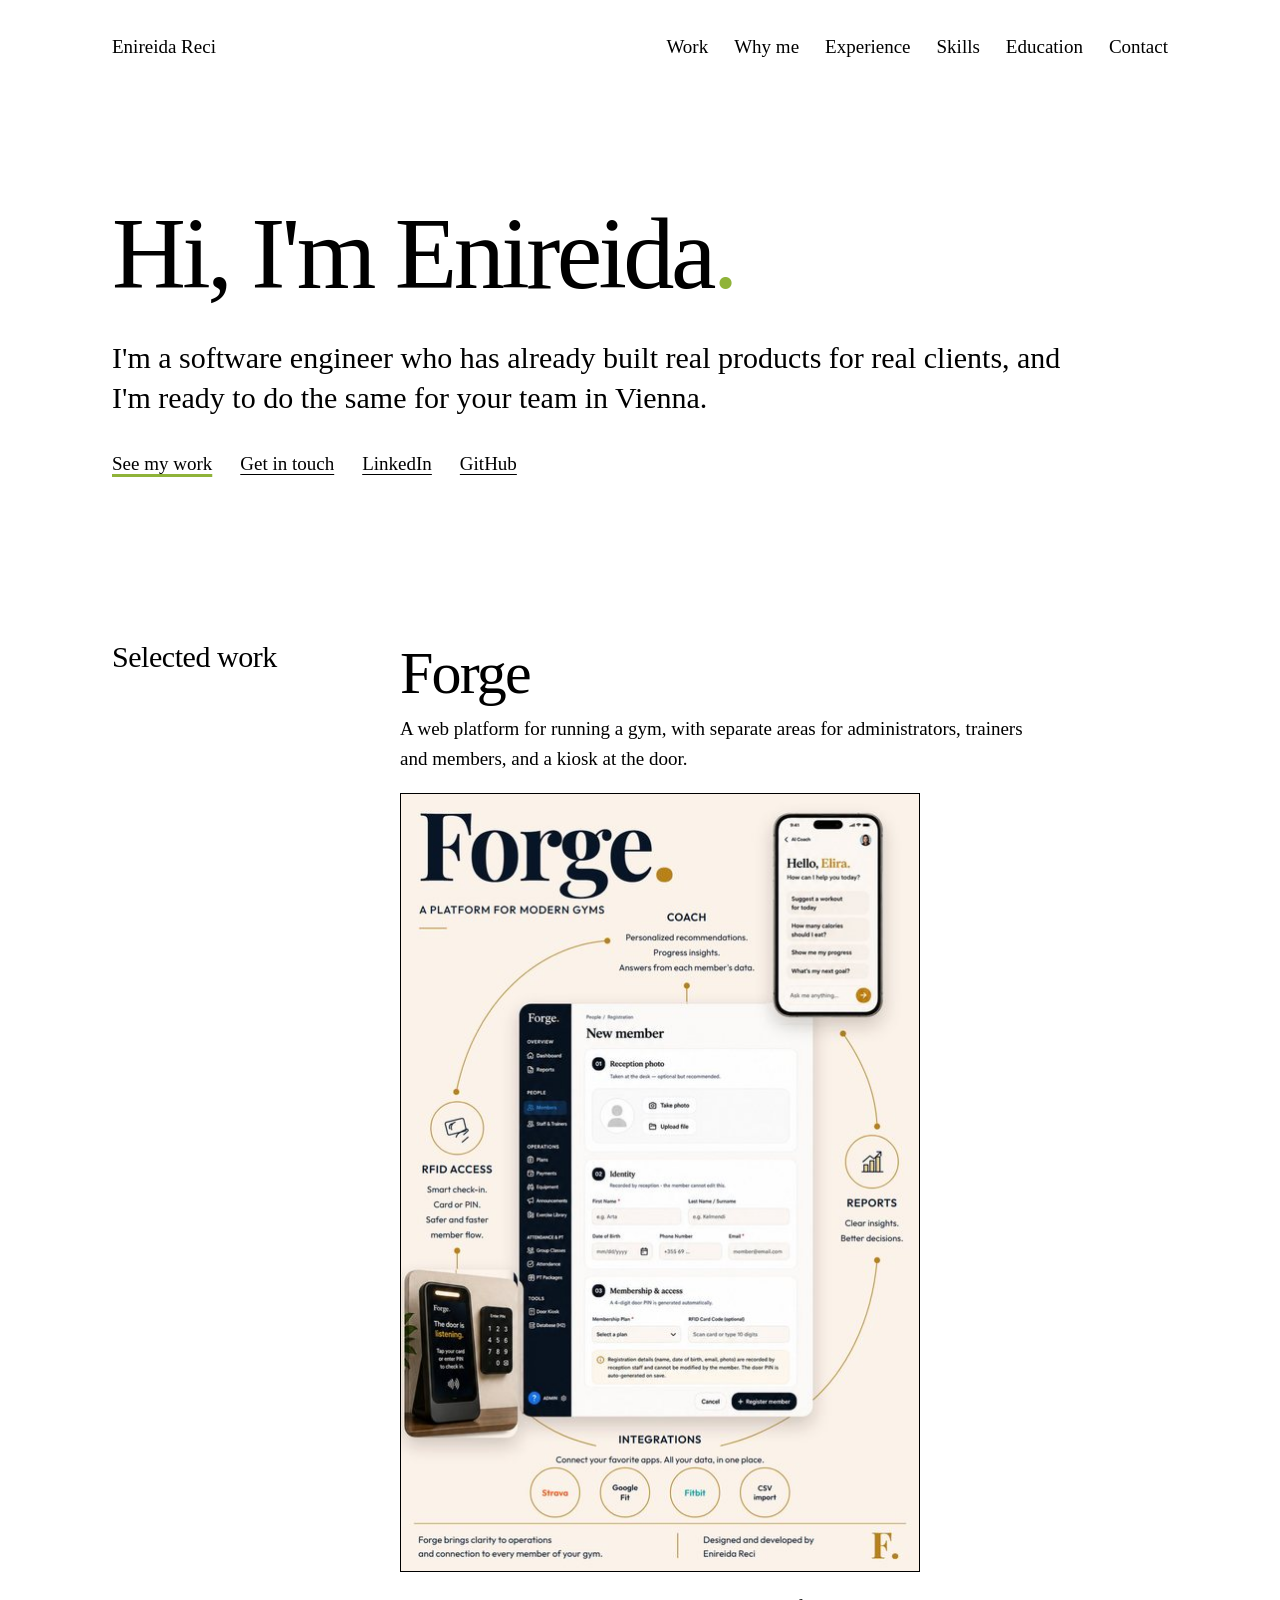
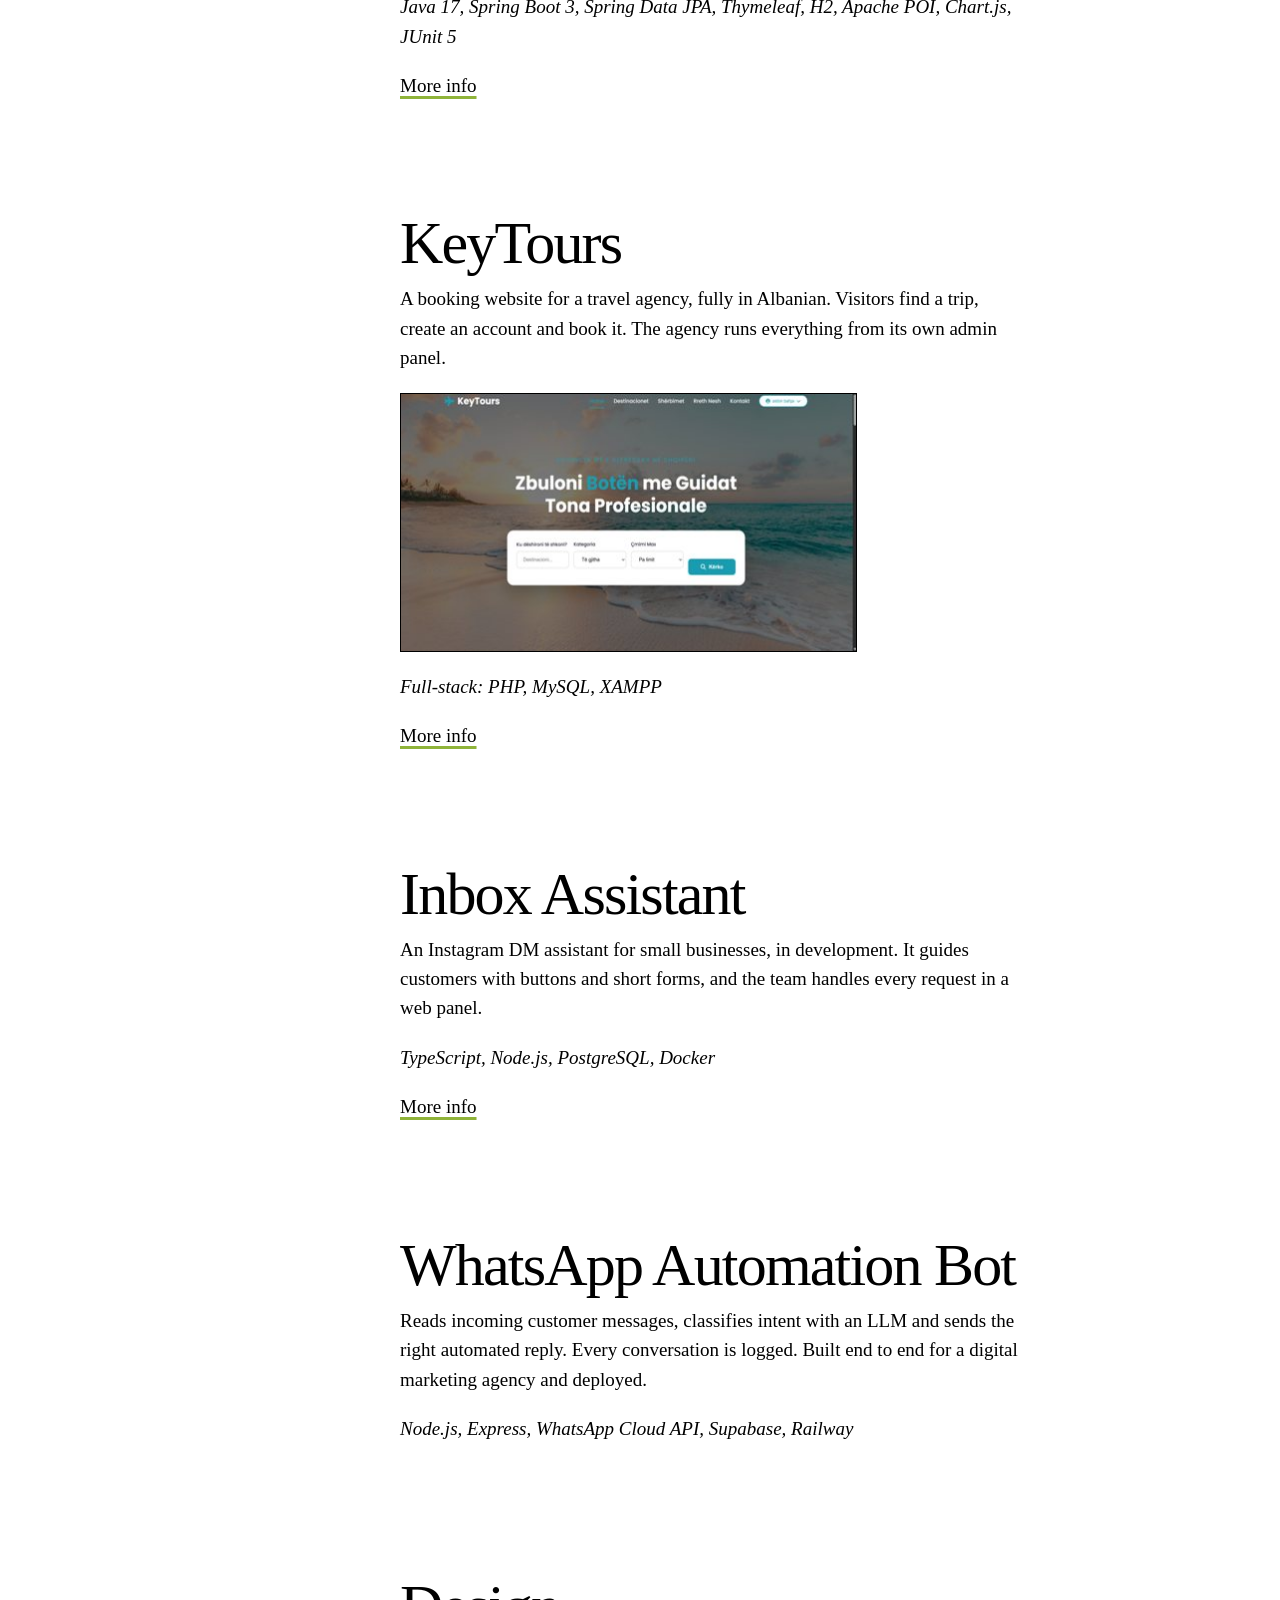
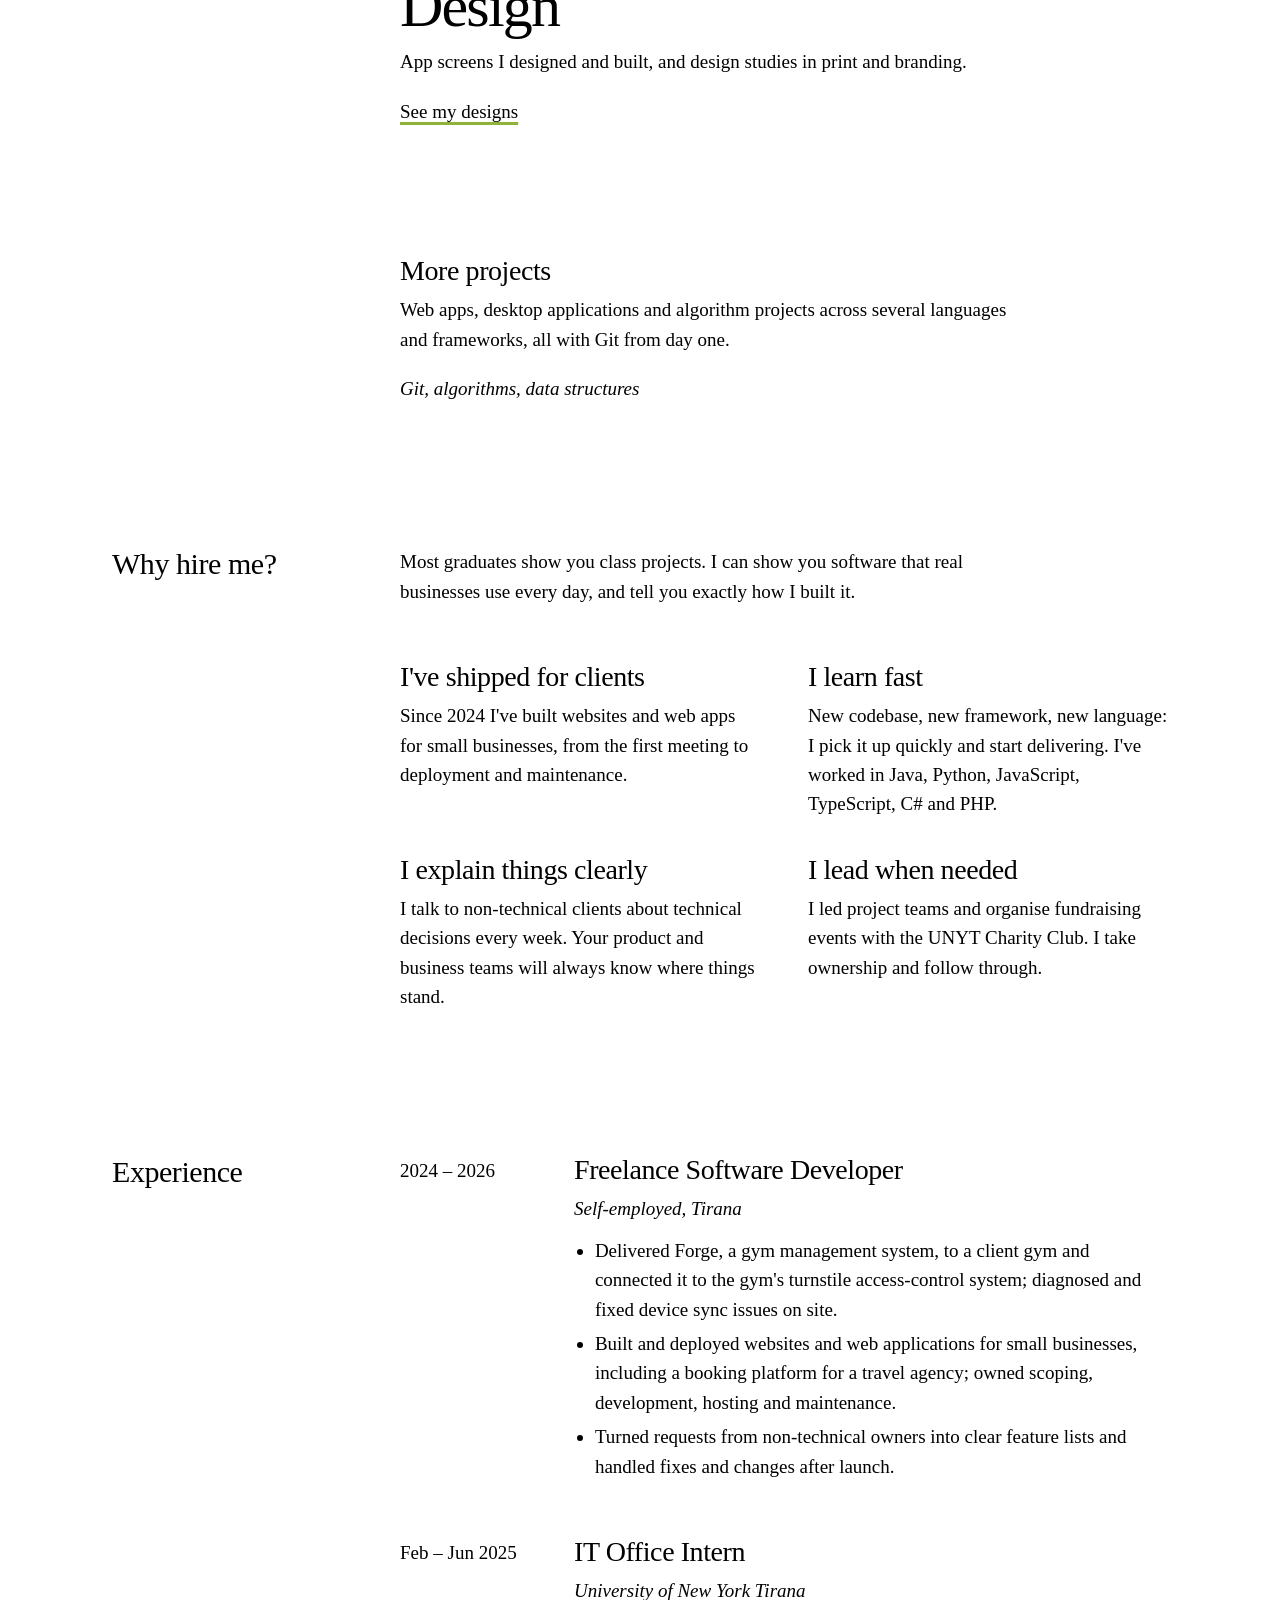
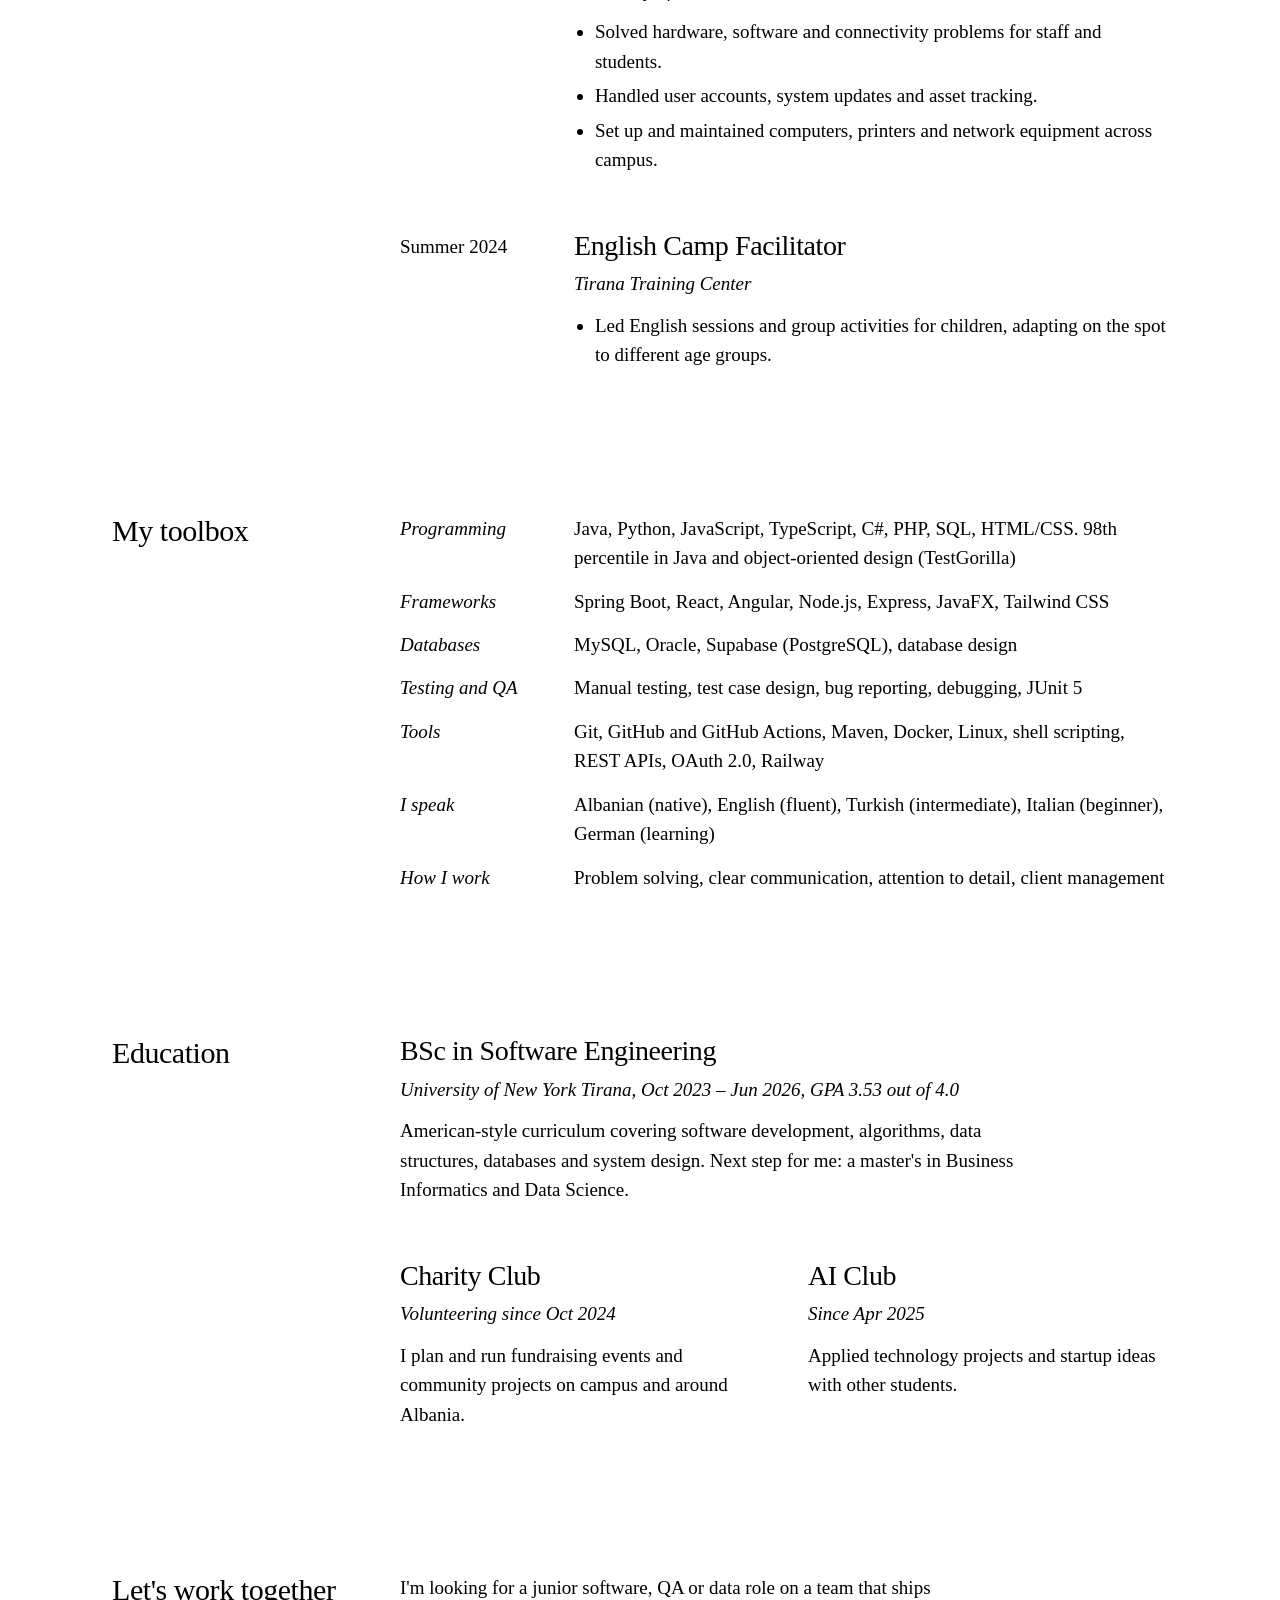
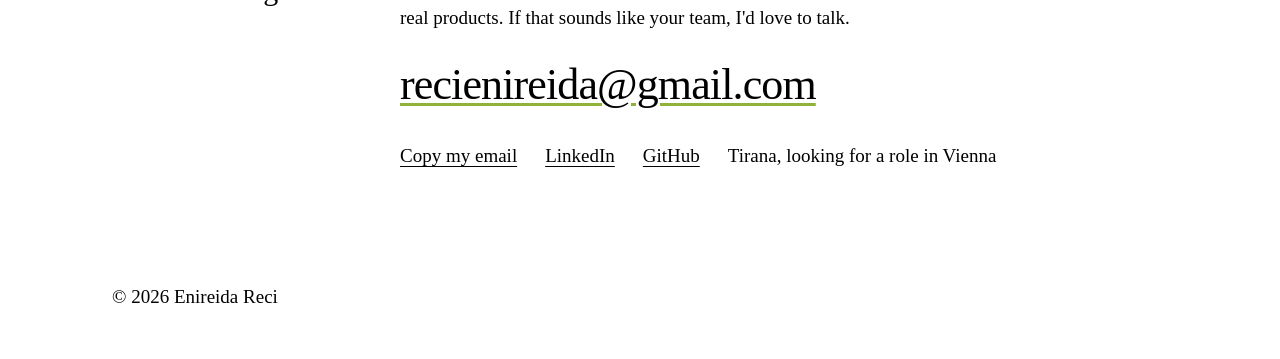
==== index.html @ 122e67c6 "Show the poster under Forge" ====
<!doctype html>
<html lang="en">
<head>
<meta charset="utf-8">
<meta name="viewport" content="width=device-width, initial-scale=1, viewport-fit=cover">
<meta name="description" content="Enireida Reci, software engineer based in Tirana, Albania.">
<meta name="theme-color" content="#ffffff">
<title>Enireida Reci Portfolio</title>
<link rel="icon" href="favicon.svg" type="image/svg+xml">
<meta property="og:type" content="website">
<meta property="og:url" content="https://enireida.github.io/">
<meta property="og:title" content="Enireida Reci, Software Engineer">
<meta property="og:description" content="Software engineer based in Tirana, Albania. Freelance developer since 2024, builder of Forge, a gym management platform.">
<meta property="og:image" content="https://enireida.github.io/img/forge-dashboard.jpg">
<meta name="twitter:card" content="summary_large_image">
<style>
:root{color-scheme:light;--pea:#8FB339}
*{box-sizing:border-box}
html{scroll-behavior:smooth}
body{margin:0;background:#fff;color:#000;font:19px/1.55 "Times New Roman",Times,serif}
a{color:inherit;text-underline-offset:4px;text-decoration-thickness:1px}
a:hover{text-decoration-thickness:2px}
a:focus-visible,button:focus-visible{outline:2px solid #000;outline-offset:4px}
::selection{background:var(--pea);color:#000}
/* the only colour on the page: name dot, main link, email */
.dot{color:var(--pea)}
.pea,.pea:hover{text-decoration-color:var(--pea);text-decoration-thickness:3px}
h1,h2,h3,p,ul,ol,dl,dd,figure{margin:0;padding:0}
ul,ol{list-style:none}
h1,h2,h3{font-weight:400;line-height:1.1;letter-spacing:-.015em;text-wrap:balance}
.page{max-width:1120px;margin:0 auto;padding-inline:32px}

/* nav */
nav{display:flex;flex-wrap:wrap;justify-content:space-between;gap:8px 40px;padding-block:32px}
nav ul{display:flex;flex-wrap:wrap;gap:4px 26px}
nav a{text-decoration:none}
nav a:hover{text-decoration:underline}

/* one grid for the whole page: section title on the left, content on the right */
.row{display:grid;grid-template-columns:240px minmax(0,1fr);gap:24px 48px;padding-block:72px}
h2{font-size:30px}
.col{display:grid;grid-template-columns:minmax(0,1fr);gap:56px}
.col p,.col li{max-width:66ch}

/* intro */
.intro{padding-block:110px 90px}
h1{font-size:clamp(50px,8vw,104px);line-height:1;letter-spacing:-.035em}
.intro p{font-size:clamp(23px,2.5vw,30px);line-height:1.35;max-width:32em;margin-top:32px}
.links{display:flex;flex-wrap:wrap;gap:6px 28px;margin-top:30px}

/* items */
h3{font-size:28px;margin-bottom:8px}
.note{font-style:italic;margin-bottom:12px}
.two{display:grid;grid-template-columns:1fr 1fr;gap:36px 48px}
.list{display:grid;gap:8px}
.bullets{list-style:disc;padding-left:1.1em;display:grid;gap:5px}

/* projects */
.projects{gap:110px}
.project h3{font-size:clamp(40px,5vw,60px);letter-spacing:-.03em}
.project > p{margin-bottom:20px}
.shots{display:flex;align-items:flex-start;gap:14px;margin-bottom:14px}
.shots img{display:block;min-width:0;height:auto;border:1px solid #000}
.shots + .list{margin-top:30px}
.diagram{margin-top:34px}
.diagram img{display:block;height:auto}
details{margin-top:18px}
summary{display:inline-block;cursor:pointer;list-style:none;text-decoration:underline;text-decoration-color:var(--pea);text-decoration-thickness:3px;text-underline-offset:4px}
summary::-webkit-details-marker{display:none}
summary:focus-visible{outline:2px solid #000;outline-offset:4px}
details[open] .open,details:not([open]) .close{display:none}
details .list{margin:24px 0 30px}
.diagram .note{margin:10px 0 0}
.tech{margin-top:20px;font-style:italic}

/* experience + skills */
.job{display:grid;grid-template-columns:150px minmax(0,1fr);gap:4px 24px}
.col > .job{max-width:none}
.job > span{line-height:31px}
dl{display:grid;grid-template-columns:150px minmax(0,1fr);gap:14px 24px}
dt{font-style:italic}

/* contact */
.mail{font-size:clamp(24px,4vw,44px);line-height:1.15;letter-spacing:-.02em;overflow-wrap:anywhere}
button{font:inherit;color:inherit;background:none;border:0;padding:0;text-decoration:underline;text-decoration-thickness:1px;text-underline-offset:4px;cursor:pointer}
button:hover{text-decoration-thickness:2px}
footer{padding-block:40px 48px}

@media (max-width:820px){
  .row{grid-template-columns:1fr;padding-block:48px}
  .projects{gap:80px}
}
@media (max-width:560px){
  body{font-size:18px}
  .page{padding-inline:20px}
  nav{padding-block:22px}
  nav ul{gap:4px 18px}
  .intro{padding-block:64px 48px}
  .two,.job,dl{grid-template-columns:1fr}
  dl{gap:0}
  dd + dt{margin-top:16px}
  .shots{gap:8px;margin-bottom:8px}
  .shots.wrap,details .shots{flex-direction:column}
  .shots.wrap img,details .shots img{flex:none!important;width:100%}
}
@media (prefers-reduced-motion:reduce){html{scroll-behavior:auto}}
</style>
</head>
<body>
<div class="page" id="top">

<nav aria-label="Main">
  <a href="#top">Enireida Reci</a>
  <ul>
    <li><a href="#work">Work</a></li>
    <li><a href="#why">Why me</a></li>
    <li><a href="#experience">Experience</a></li>
    <li><a href="#skills">Skills</a></li>
    <li><a href="#education">Education</a></li>
    <li><a href="#contact">Contact</a></li>
  </ul>
</nav>

<main>
<header class="intro">
  <h1>Hi, I'm Enireida<span class="dot">.</span></h1>
  <p>I'm a software engineer who has already built real products for real clients, and I'm ready to do the same for your team in Vienna.</p>
  <div class="links"><a class="pea" href="#work">See my work</a><a href="#contact">Get in touch</a><a href="https://www.linkedin.com/in/enireida-reci-b900b1340/" target="_blank" rel="noopener">LinkedIn</a><a href="https://github.com/Enireida" target="_blank" rel="noopener">GitHub</a></div>
</header>

<section class="row" id="work">
  <h2>Selected work</h2>
  <div class="col projects">
    <article class="project">
      <h3>Forge</h3>
      <p>A web platform for running a gym, with separate areas for administrators, trainers and members, and a kiosk at the door.</p>
        <div class="shots">
          <img style="flex:0 1 auto;max-width:100%" src="[data-uri]" width="520" height="780" alt="Forge poster: member registration, RFID access, coach, reports and integrations">
        </div>
      <p class="tech">Java 17, Spring Boot 3, Spring Data JPA, Thymeleaf, H2, Apache POI, Chart.js, JUnit 5</p>
      <details>
        <summary><span class="open">More info</span><span class="close">Less info</span></summary>
      <ul class="list">
        <li><b>Door kiosk.</b> Members check in with an RFID card on a USB reader or an auto-generated 4-digit PIN. Transactions and row locks guard against double taps.</li>
        <li><b>Front desk.</b> Register members with a webcam photo, then manage plans, payments, staff, equipment and announcements.</li>
        <li><b>Classes and training.</b> Class bookings with waitlists, trainer schedules, personal training packages and workout plans.</li>
        <li><b>Reports.</b> Charts for the owner and reports exported to Word.</li>
        <li><b>Member coach.</b> A rule-based chat assistant that answers from the member's own workouts, measurements and visits.</li>
        <li><b>Integrations.</b> OAuth connections for Strava, Fitbit and Google Fit, plus CSV import that also reads Garmin and Samsung Health files.</li>
        <li><b>Under the hood.</b> 26 JPA entities, REST endpoints, email one-time codes, BCrypt password hashing, and 30 unit tests run on every push with GitHub Actions.</li>
      </ul>
        <div class="shots">
          <img style="flex:201 1 0" src="[data-uri]" width="540" height="268" alt="Forge landing page">
          <img style="flex:87 1 0" src="[data-uri]" width="256" height="294" alt="Forge email with a one-time password reset code">
        </div>
        <div class="shots wrap">
          <img style="flex:218 1 0" src="[data-uri]" width="746" height="342" alt="Forge workout log with CSV import and Strava and Google Fit connections">
          <img style="flex:181 1 0" src="[data-uri]" width="697" height="386" alt="Forge coach chat with suggested questions">
        </div>
        <div class="shots">
          <img style="flex:85 1 0" src="[data-uri]" width="344" height="403" alt="Forge form for registering a new member with photo, plan and RFID card">
          <img style="flex:75 1 0" src="[data-uri]" width="364" height="483" alt="USB RFID reader used for check-in">
          <img style="flex:129 1 0" src="[data-uri]" width="305" height="237" alt="USB RFID reader with the green light on">
        </div>
        <div class="shots">
          <img style="flex:0 1 auto;max-width:100%" src="[data-uri]" width="848" height="392" alt="Forge database tables and a query on the membership plans">
        </div>
        <figure class="diagram">
          <img style="flex:none;max-width:100%" src="[data-uri]" width="848" height="712" alt="Sequence diagram: RFID card tap, kiosk browser, REST controller, attendance service and database">
          <figcaption class="note">RFID check-in, from card tap to saved attendance</figcaption>
        </figure>
      </details>
    </article>

    <article class="project">
      <h3>KeyTours</h3>
      <p>A booking website for a travel agency, fully in Albanian. Visitors find a trip, create an account and book it. The agency runs everything from its own admin panel.</p>
        <div class="shots">
          <img style="flex:0 1 auto;max-width:100%" src="[data-uri]" width="457" height="258" alt="KeyTours homepage hero with destination search">
        </div>
      <p class="tech">Full-stack: PHP, MySQL, XAMPP</p>
      <details>
        <summary><span class="open">More info</span><span class="close">Less info</span></summary>
      <ul class="list">
        <li><b>Homepage.</b> Hero with search by destination, category and price.</li>
        <li><b>Destinations.</b> Filter and sort trips, with discounts and price per person on every card.</li>
        <li><b>User flow.</b> Register, log in, book.</li>
        <li><b>Admin panel.</b> Dashboard and management of destinations and bookings.</li>
      </ul>
        <div class="shots">
          <img style="flex:0 1 457px" src="[data-uri]" width="457" height="294" alt="Destination cards with discounts and prices per person">
        </div>
        <div class="shots">
          <img style="flex:0 1 440px" src="[data-uri]" width="668" height="568" alt="Register and login forms in Albanian">
        </div>
      </details>
    </article>

    <article class="project">
      <h3>Inbox Assistant</h3>
      <p>An Instagram DM assistant for small businesses, in development. It guides customers with buttons and short forms, and the team handles every request in a web panel.</p>
      <p class="tech">TypeScript, Node.js, PostgreSQL, Docker</p>
      <details>
        <summary><span class="open">More info</span><span class="close">Less info</span></summary>
        <ul class="list">
          <li><b>Conversation engine.</b> Five customer flows, served in Albanian, English or Italian, detected from the customer's messages.</li>
          <li><b>Team panel.</b> Lists, search, notes and assignment, installable as a phone app with notifications.</li>
          <li><b>Multi-tenant.</b> Built to hold several businesses, each fully separated with row-level security.</li>
          <li><b>Privacy and security.</b> Encrypted phone numbers and addresses, two-factor sign-in and an audit log.</li>
          <li><b>Status.</b> Foundation complete and tested. The Instagram connection is the next phase.</li>
        </ul>
      </details>
    </article>

    <article class="project">
      <h3>WhatsApp Automation Bot</h3>
      <p>Reads incoming customer messages, classifies intent with an LLM and sends the right automated reply. Every conversation is logged. Built end to end for a digital marketing agency and deployed.</p>
      <p class="tech">Node.js, Express, WhatsApp Cloud API, Supabase, Railway</p>
    </article>

    <article class="project">
      <h3>Design</h3>
      <p>App screens I designed and built, and design studies in print and branding.</p>
      <p><a class="pea" href="design.html">See my designs</a></p>
    </article>

    <article>
      <h3>More projects</h3>
      <p>Web apps, desktop applications and algorithm projects across several languages and frameworks, all with Git from day one.</p>
      <p class="tech">Git, algorithms, data structures</p>
    </article>
  </div>
</section>

<section class="row" id="why">
  <h2>Why hire me?</h2>
  <div class="col">
    <p>Most graduates show you class projects. I can show you software that real businesses use every day, and tell you exactly how I built it.</p>
    <div class="two">
      <div><h3>I've shipped for clients</h3><p>Since 2024 I've built websites and web apps for small businesses, from the first meeting to deployment and maintenance.</p></div>
      <div><h3>I learn fast</h3><p>New codebase, new framework, new language: I pick it up quickly and start delivering. I've worked in Java, Python, JavaScript, TypeScript, C# and PHP.</p></div>
      <div><h3>I explain things clearly</h3><p>I talk to non-technical clients about technical decisions every week. Your product and business teams will always know where things stand.</p></div>
      <div><h3>I lead when needed</h3><p>I led project teams and organise fundraising events with the UNYT Charity Club. I take ownership and follow through.</p></div>
    </div>
  </div>
</section>

<section class="row" id="experience">
  <h2>Experience</h2>
  <ol class="col">
    <li class="job"><span>2024 – 2026</span><div><h3>Freelance Software Developer</h3><p class="note">Self-employed, Tirana</p>
      <ul class="bullets"><li>Delivered Forge, a gym management system, to a client gym and connected it to the gym's turnstile access-control system; diagnosed and fixed device sync issues on site.</li><li>Built and deployed websites and web applications for small businesses, including a booking platform for a travel agency; owned scoping, development, hosting and maintenance.</li><li>Turned requests from non-technical owners into clear feature lists and handled fixes and changes after launch.</li></ul></div></li>
    <li class="job"><span>Feb – Jun 2025</span><div><h3>IT Office Intern</h3><p class="note">University of New York Tirana</p>
      <ul class="bullets"><li>Solved hardware, software and connectivity problems for staff and students.</li><li>Handled user accounts, system updates and asset tracking.</li><li>Set up and maintained computers, printers and network equipment across campus.</li></ul></div></li>
    <li class="job"><span>Summer 2024</span><div><h3>English Camp Facilitator</h3><p class="note">Tirana Training Center</p>
      <ul class="bullets"><li>Led English sessions and group activities for children, adapting on the spot to different age groups.</li></ul></div></li>
  </ol>
</section>

<section class="row" id="skills">
  <h2>My toolbox</h2>
  <div class="col">
    <dl>
      <dt>Programming</dt><dd>Java, Python, JavaScript, TypeScript, C#, PHP, SQL, HTML/CSS. 98th percentile in Java and object-oriented design (TestGorilla)</dd>
      <dt>Frameworks</dt><dd>Spring Boot, React, Angular, Node.js, Express, JavaFX, Tailwind CSS</dd>
      <dt>Databases</dt><dd>MySQL, Oracle, Supabase (PostgreSQL), database design</dd>
      <dt>Testing and QA</dt><dd>Manual testing, test case design, bug reporting, debugging, JUnit 5</dd>
      <dt>Tools</dt><dd>Git, GitHub and GitHub Actions, Maven, Docker, Linux, shell scripting, REST APIs, OAuth 2.0, Railway</dd>
      <dt>I speak</dt><dd>Albanian (native), English (fluent), Turkish (intermediate), Italian (beginner), German (learning)</dd>
      <dt>How I work</dt><dd>Problem solving, clear communication, attention to detail, client management</dd>
    </dl>
  </div>
</section>

<section class="row" id="education">
  <h2>Education</h2>
  <div class="col">
    <div><h3>BSc in Software Engineering</h3><p class="note">University of New York Tirana, Oct 2023 – Jun 2026, GPA 3.53 out of 4.0</p><p>American-style curriculum covering software development, algorithms, data structures, databases and system design. Next step for me: a master's in Business Informatics and Data Science.</p></div>
    <div class="two">
      <div><h3>Charity Club</h3><p class="note">Volunteering since Oct 2024</p><p>I plan and run fundraising events and community projects on campus and around Albania.</p></div>
      <div><h3>AI Club</h3><p class="note">Since Apr 2025</p><p>Applied technology projects and startup ideas with other students.</p></div>
    </div>
  </div>
</section>

<section class="row" id="contact">
  <h2>Let's work together</h2>
  <div>
    <p style="max-width:56ch;margin-bottom:28px">I'm looking for a junior software, QA or data role on a team that ships real products. If that sounds like your team, I'd love to talk.</p>
    <p class="mail" id="addr"><a class="pea" href="mailto:recienireida@gmail.com">recienireida@gmail.com</a></p>
    <div class="links"><button type="button" id="copyBtn">Copy my email</button><a href="https://www.linkedin.com/in/enireida-reci-b900b1340/" target="_blank" rel="noopener">LinkedIn</a><a href="https://github.com/Enireida" target="_blank" rel="noopener">GitHub</a><span>Tirana, looking for a role in Vienna</span><span id="copied" aria-live="polite"></span></div>
  </div>
</section>
</main>

<footer>© 2026 Enireida Reci</footer>
</div>

<script>
(function(){
  var btn=document.getElementById('copyBtn'),msg=document.getElementById('copied'),addr=document.getElementById('addr');
  btn.addEventListener('click',function(){
    var t=addr.textContent.trim();
    function fb(){var r=document.createRange();r.selectNodeContents(addr);var s=getSelection();s.removeAllRanges();s.addRange(r);msg.textContent='Selected. Press Ctrl/Cmd + C.';}
    try{navigator.clipboard.writeText(t).then(function(){msg.textContent='Copied!';},fb);}catch(e){fb();}
  });
})();
</script>
</body>
</html>
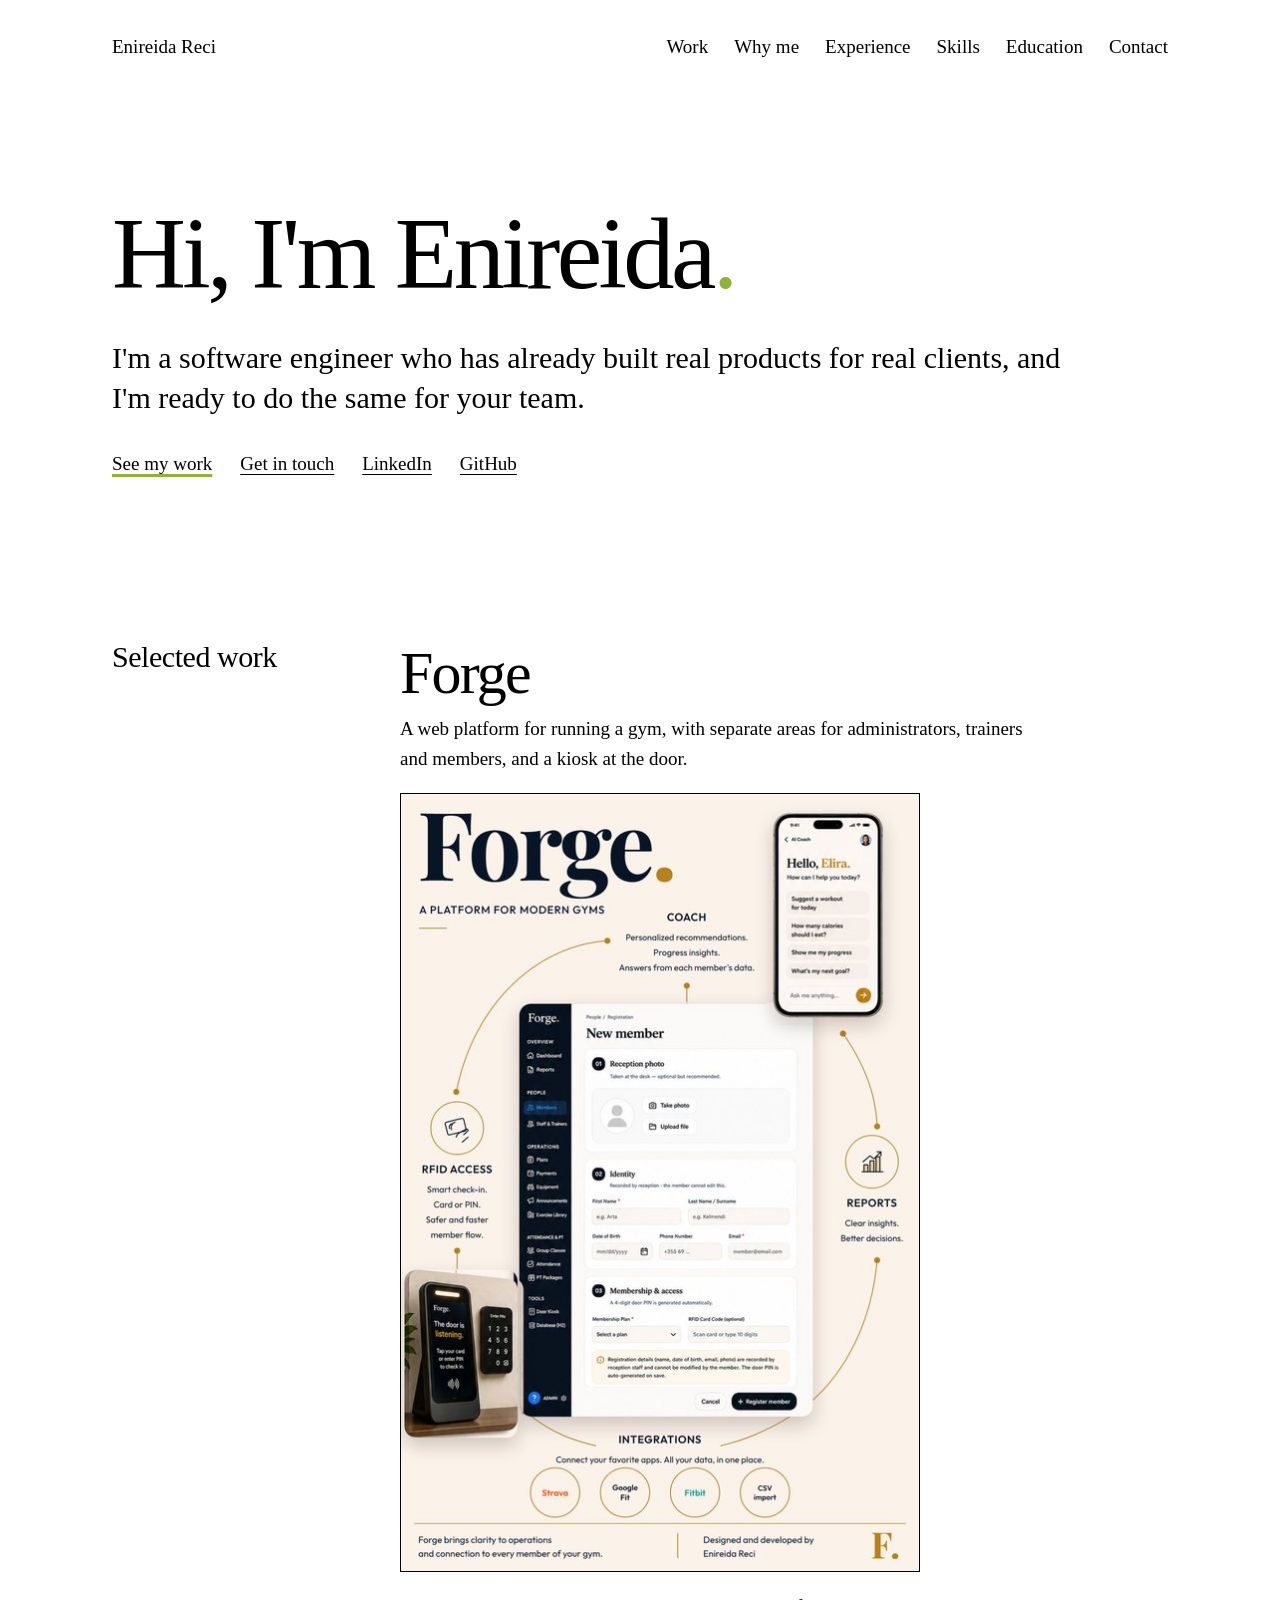
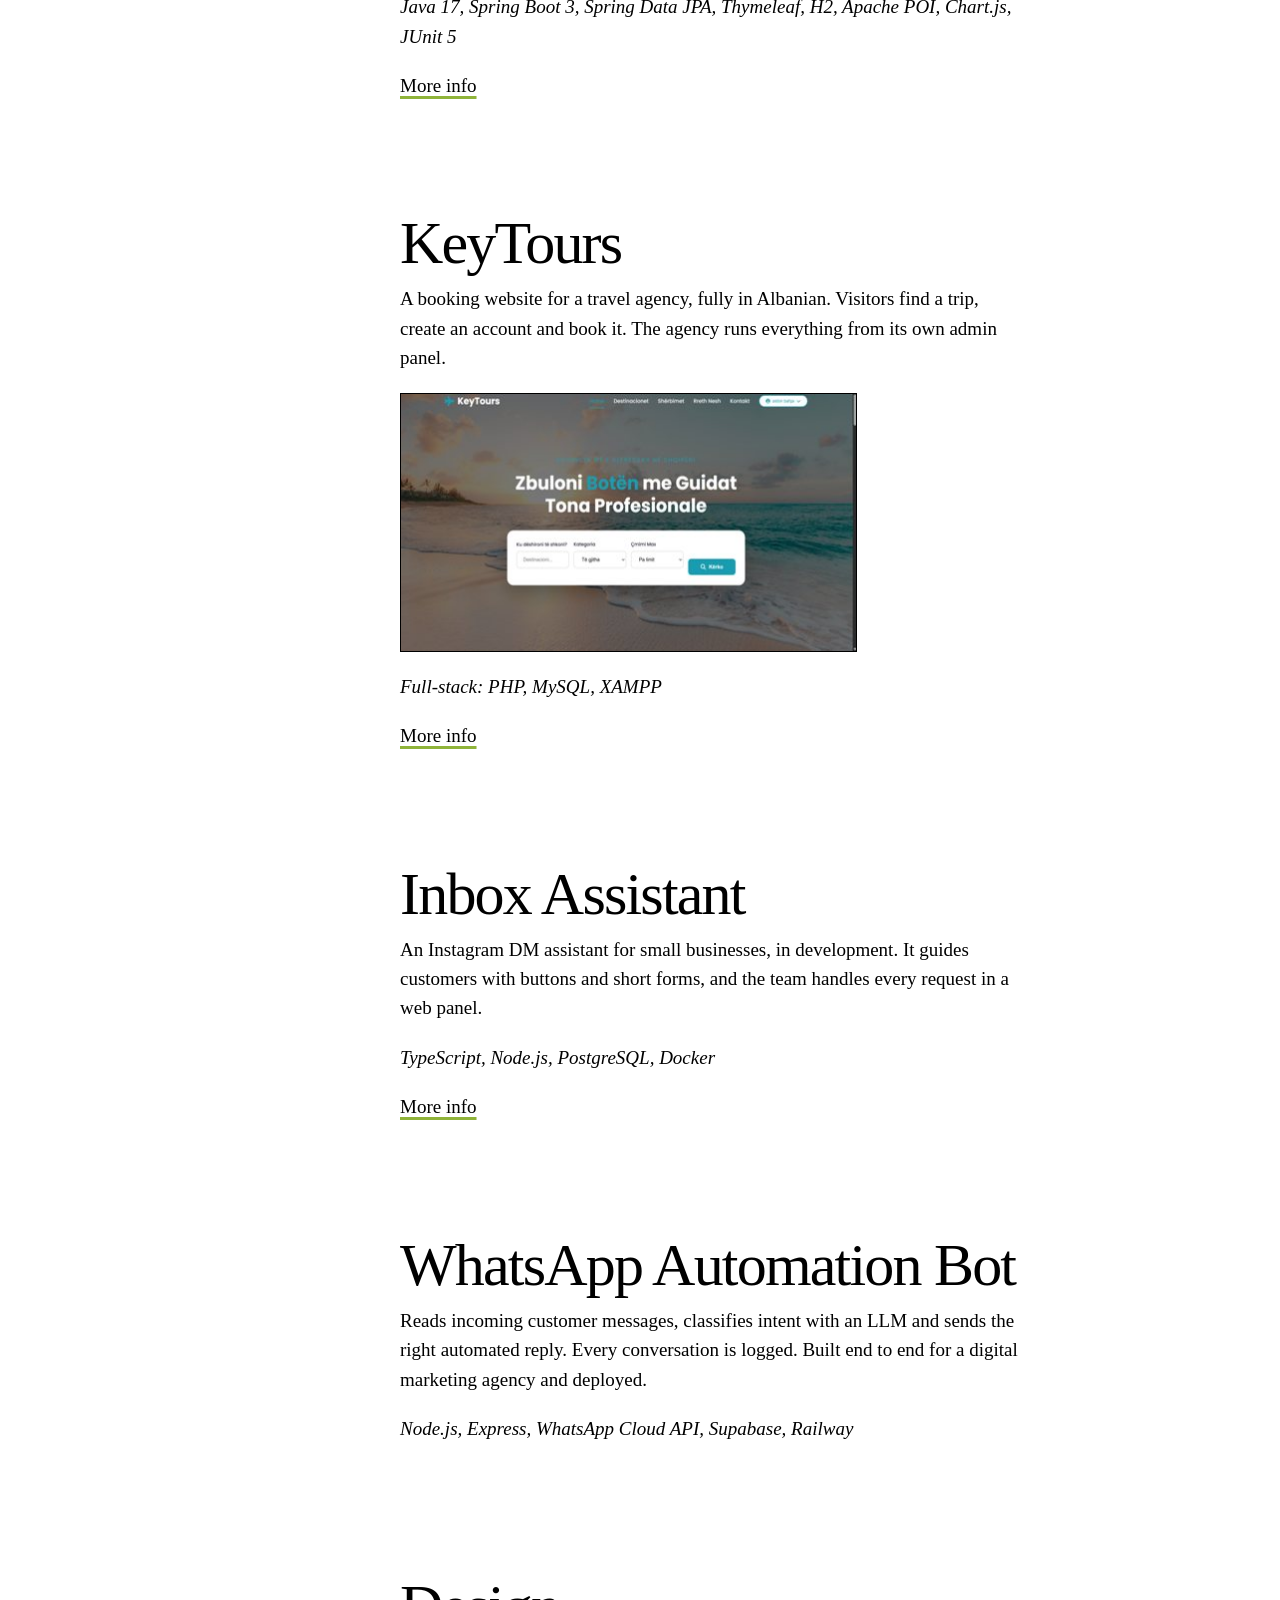
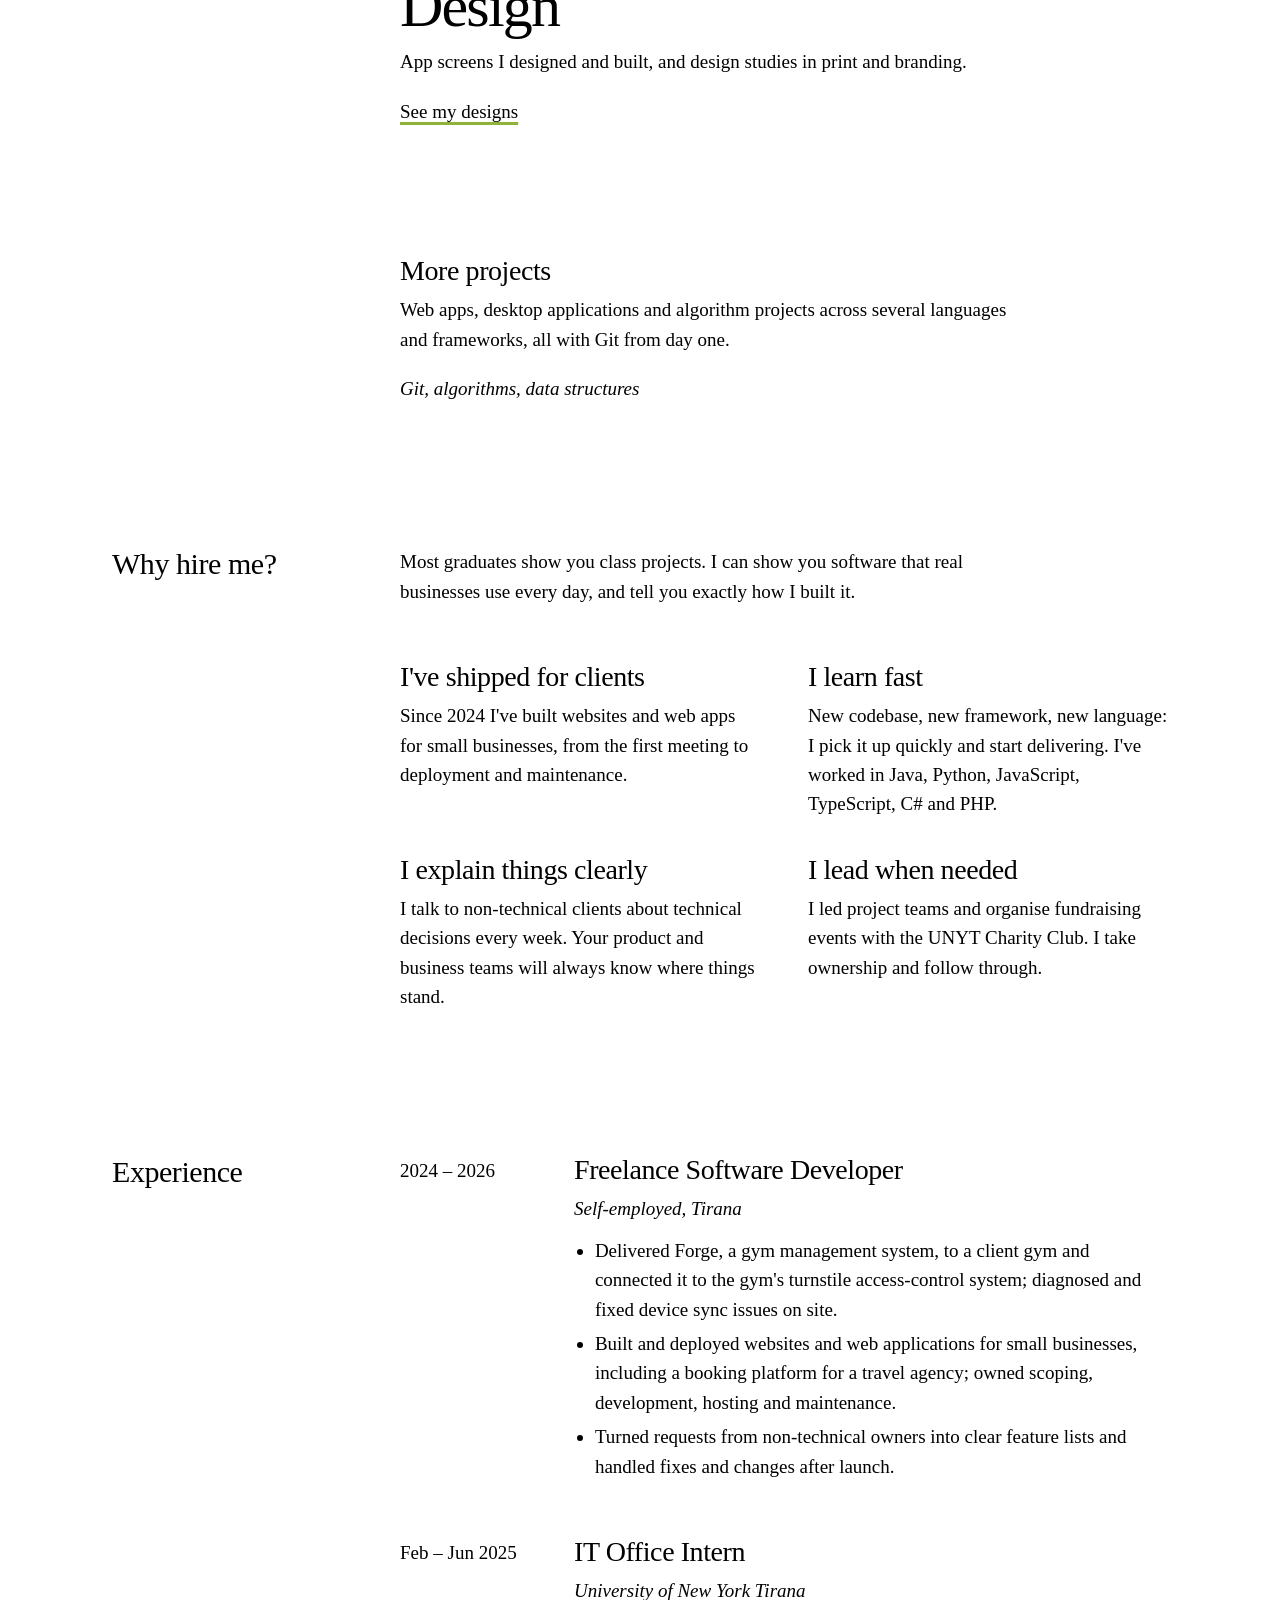
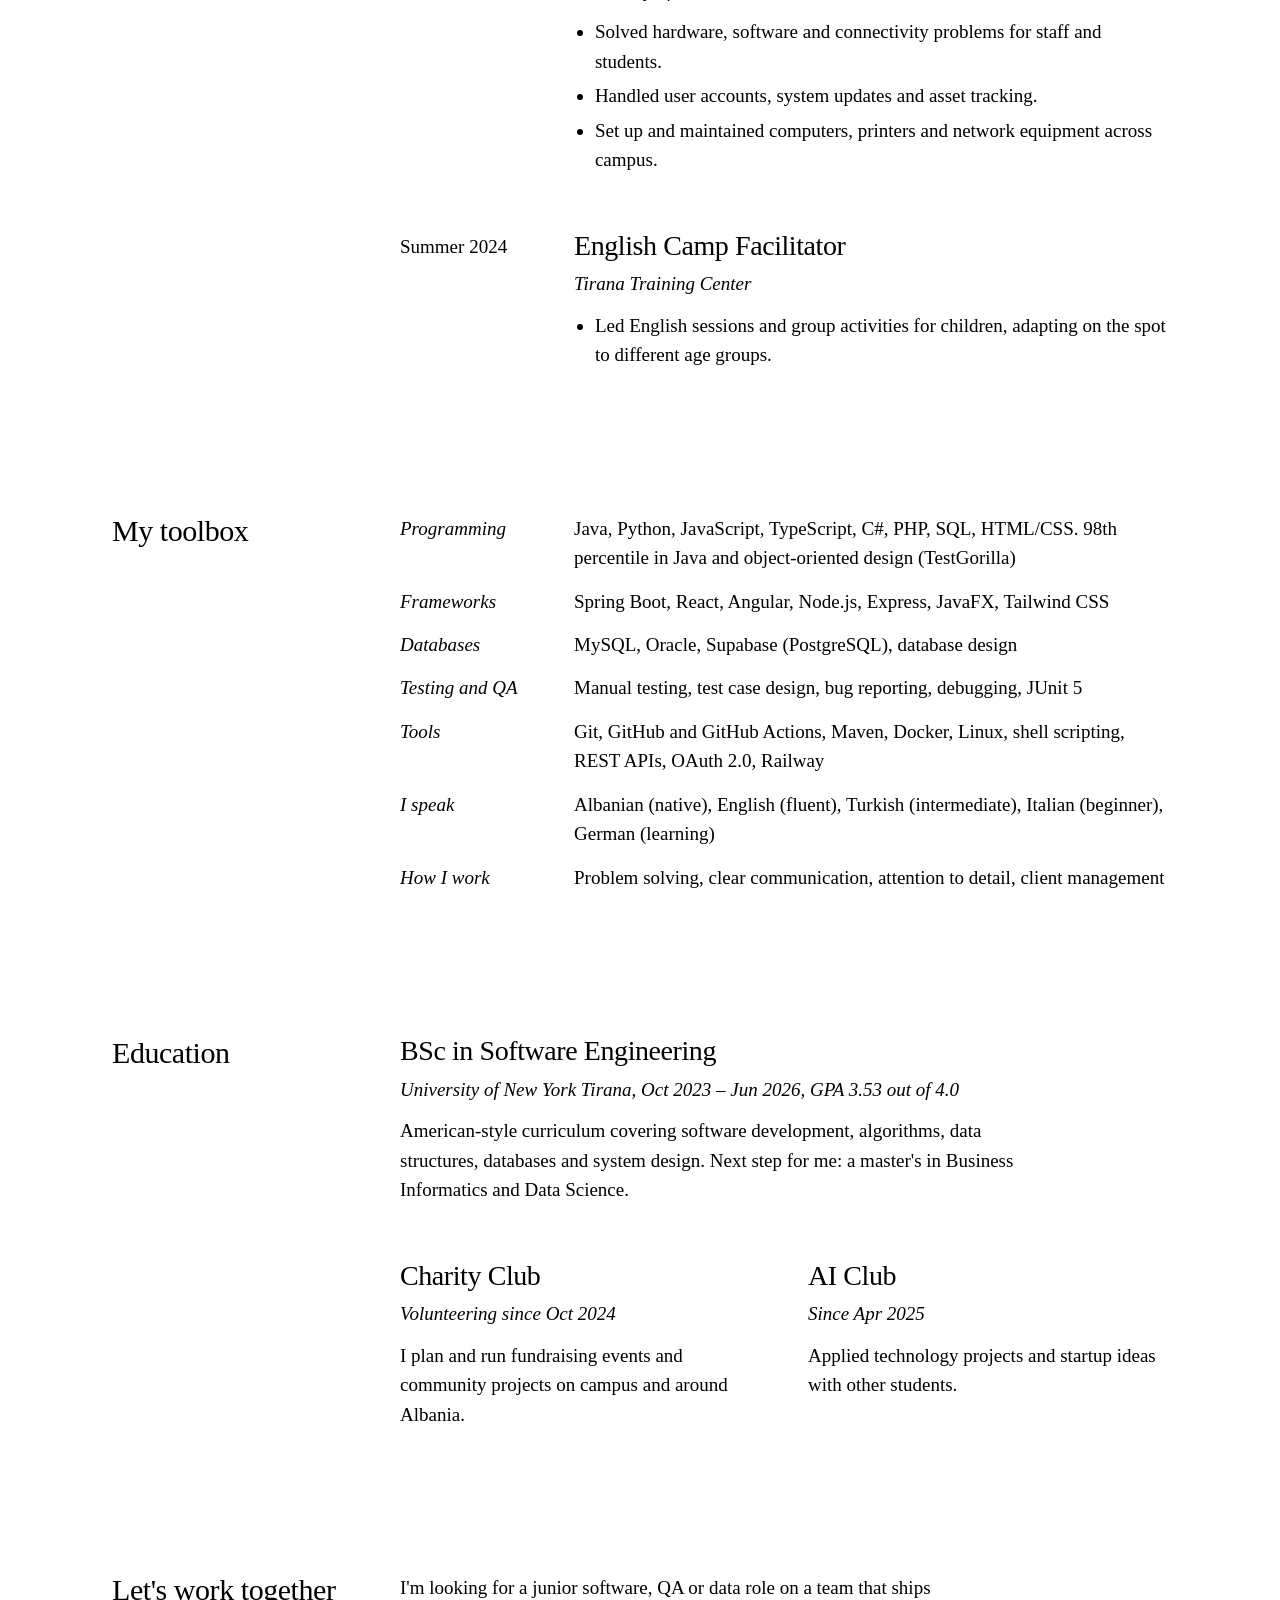
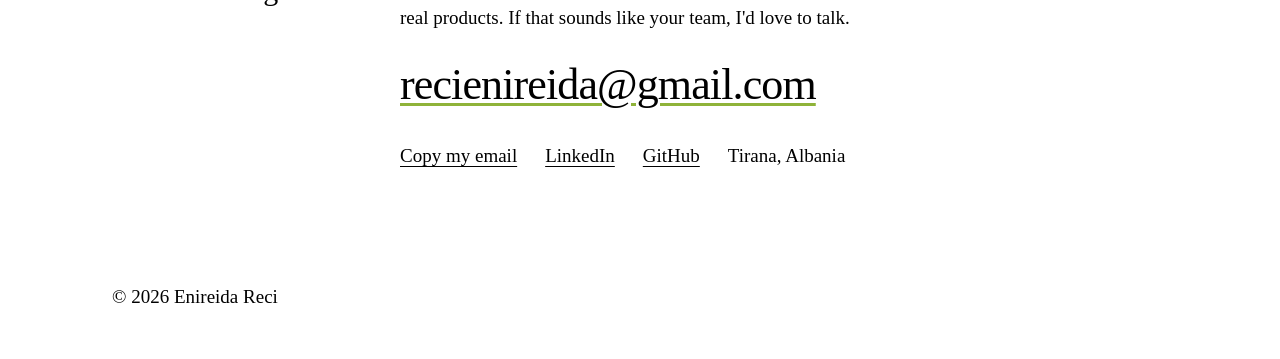
==== commit 771cab2e: "Update location text" ====
--- a/index.html
+++ b/index.html
@@ -124,7 +124,7 @@
 <main>
 <header class="intro">
   <h1>Hi, I'm Enireida<span class="dot">.</span></h1>
-  <p>I'm a software engineer who has already built real products for real clients, and I'm ready to do the same for your team in Vienna.</p>
+  <p>I'm a software engineer who has already built real products for real clients, and I'm ready to do the same for your team.</p>
   <div class="links"><a class="pea" href="#work">See my work</a><a href="#contact">Get in touch</a><a href="https://www.linkedin.com/in/enireida-reci-b900b1340/" target="_blank" rel="noopener">LinkedIn</a><a href="https://github.com/Enireida" target="_blank" rel="noopener">GitHub</a></div>
 </header>
 
@@ -288,7 +288,7 @@
   <div>
     <p style="max-width:56ch;margin-bottom:28px">I'm looking for a junior software, QA or data role on a team that ships real products. If that sounds like your team, I'd love to talk.</p>
     <p class="mail" id="addr"><a class="pea" href="mailto:recienireida@gmail.com">recienireida@gmail.com</a></p>
-    <div class="links"><button type="button" id="copyBtn">Copy my email</button><a href="https://www.linkedin.com/in/enireida-reci-b900b1340/" target="_blank" rel="noopener">LinkedIn</a><a href="https://github.com/Enireida" target="_blank" rel="noopener">GitHub</a><span>Tirana, looking for a role in Vienna</span><span id="copied" aria-live="polite"></span></div>
+    <div class="links"><button type="button" id="copyBtn">Copy my email</button><a href="https://www.linkedin.com/in/enireida-reci-b900b1340/" target="_blank" rel="noopener">LinkedIn</a><a href="https://github.com/Enireida" target="_blank" rel="noopener">GitHub</a><span>Tirana, Albania</span><span id="copied" aria-live="polite"></span></div>
   </div>
 </section>
 </main>
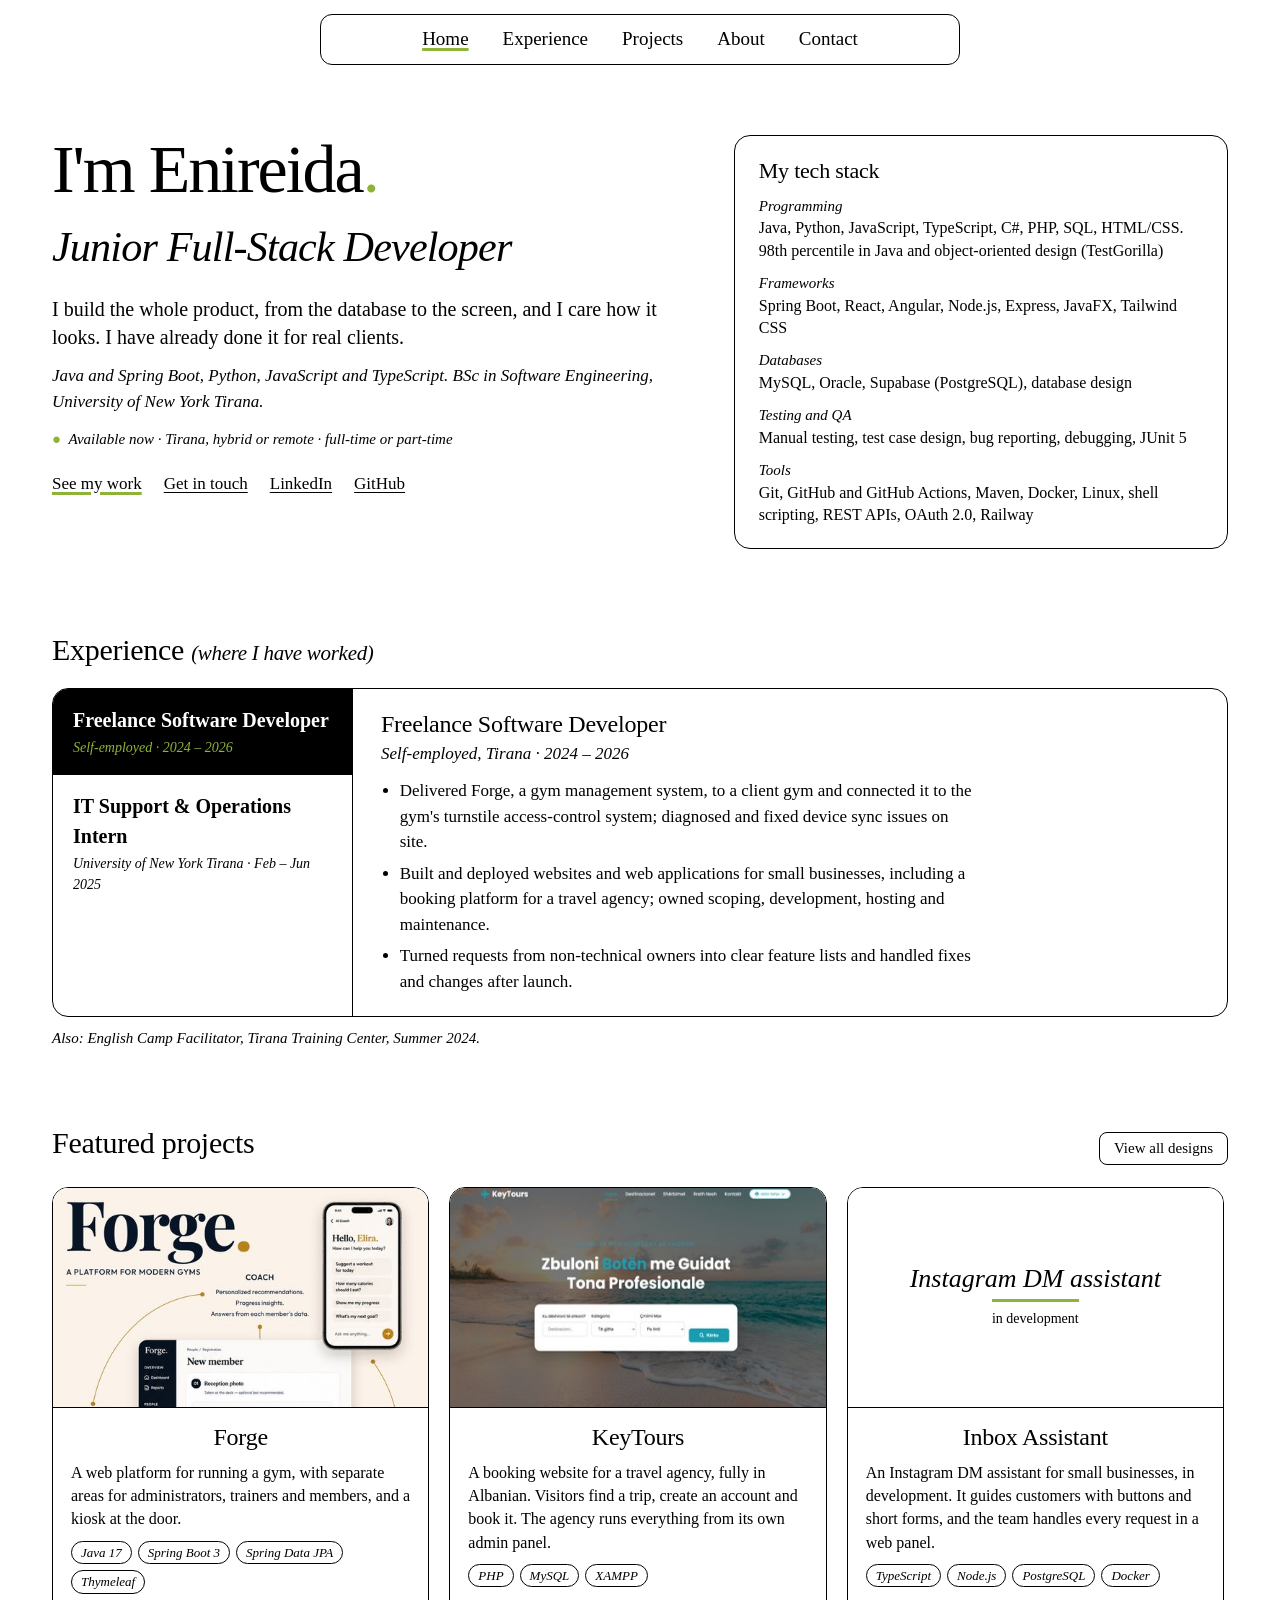
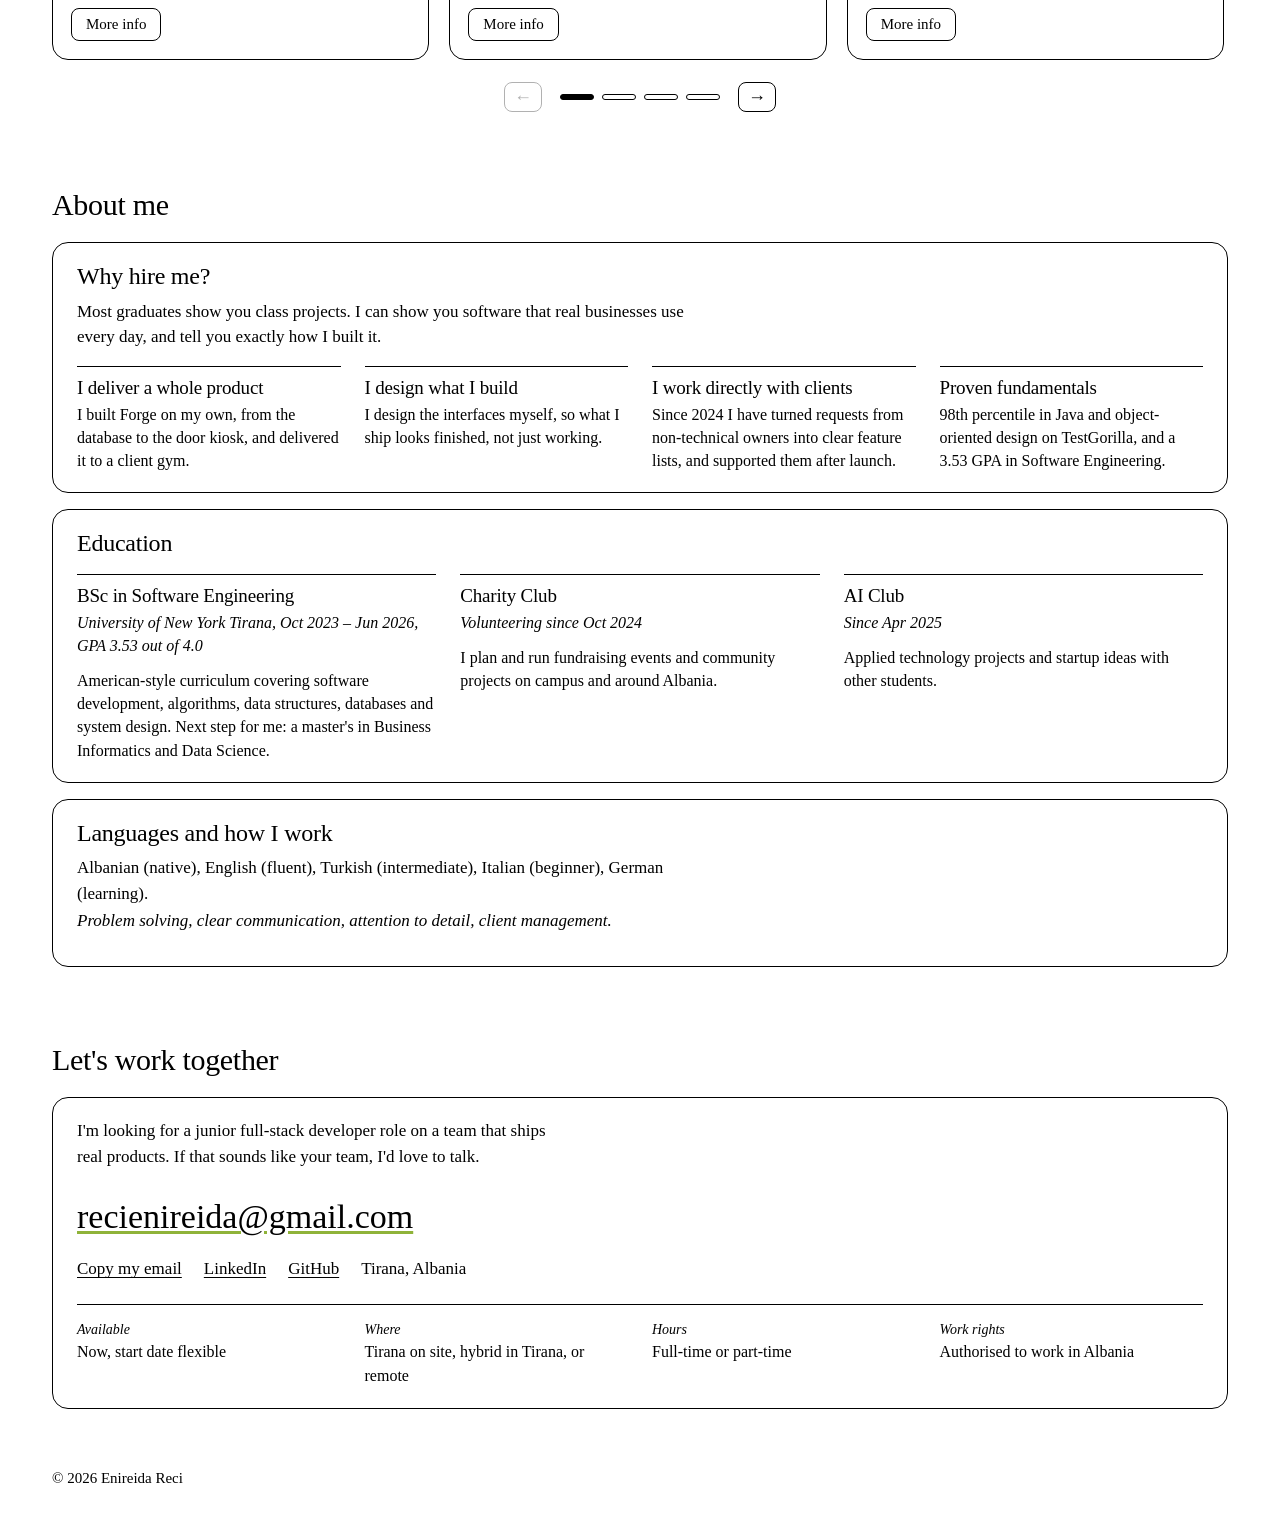
==== commit 3882e167: "Redesign the home page as a junior full-stack portfolio and tighten the design page" ====
--- a/index.html
+++ b/index.html
@@ -3,144 +3,327 @@
 <head>
 <meta charset="utf-8">
 <meta name="viewport" content="width=device-width, initial-scale=1, viewport-fit=cover">
-<meta name="description" content="Enireida Reci, software engineer based in Tirana, Albania.">
+<meta name="description" content="Enireida Reci, junior full-stack developer based in Tirana, Albania.">
 <meta name="theme-color" content="#ffffff">
 <title>Enireida Reci Portfolio</title>
 <link rel="icon" href="favicon.svg" type="image/svg+xml">
 <meta property="og:type" content="website">
 <meta property="og:url" content="https://enireida.github.io/">
-<meta property="og:title" content="Enireida Reci, Software Engineer">
-<meta property="og:description" content="Software engineer based in Tirana, Albania. Freelance developer since 2024, builder of Forge, a gym management platform.">
+<meta property="og:title" content="Enireida Reci, Junior Full-Stack Developer">
+<meta property="og:description" content="Junior full-stack developer based in Tirana, Albania. Freelance developer since 2024, builder of Forge, a gym management platform.">
 <meta property="og:image" content="https://enireida.github.io/img/forge-dashboard.jpg">
 <meta name="twitter:card" content="summary_large_image">
 <style>
-:root{color-scheme:light;--pea:#8FB339}
+:root{color-scheme:light;--pea:#8FB339;--r:16px}
 *{box-sizing:border-box}
-html{scroll-behavior:smooth}
-body{margin:0;background:#fff;color:#000;font:19px/1.55 "Times New Roman",Times,serif}
-a{color:inherit;text-underline-offset:4px;text-decoration-thickness:1px}
+html{scroll-behavior:smooth;scroll-padding-top:90px}
+body{margin:0;background:#fff;color:#000;font:17px/1.5 "Times New Roman",Times,serif}
+a{color:inherit;text-underline-offset:3px;text-decoration-thickness:1px}
 a:hover{text-decoration-thickness:2px}
-a:focus-visible,button:focus-visible{outline:2px solid #000;outline-offset:4px}
+:focus-visible{outline:2px solid #000;outline-offset:3px}
 ::selection{background:var(--pea);color:#000}
-/* the only colour on the page: name dot, main link, email */
 .dot{color:var(--pea)}
 .pea,.pea:hover{text-decoration-color:var(--pea);text-decoration-thickness:3px}
-h1,h2,h3,p,ul,ol,dl,dd,figure{margin:0;padding:0}
+h1,h2,h3,h4,p,ul,ol,dl,dd,figure{margin:0;padding:0}
 ul,ol{list-style:none}
-h1,h2,h3{font-weight:400;line-height:1.1;letter-spacing:-.015em;text-wrap:balance}
-.page{max-width:1120px;margin:0 auto;padding-inline:32px}
-
-/* nav */
-nav{display:flex;flex-wrap:wrap;justify-content:space-between;gap:8px 40px;padding-block:32px}
-nav ul{display:flex;flex-wrap:wrap;gap:4px 26px}
-nav a{text-decoration:none}
-nav a:hover{text-decoration:underline}
-
-/* one grid for the whole page: section title on the left, content on the right */
-.row{display:grid;grid-template-columns:240px minmax(0,1fr);gap:24px 48px;padding-block:72px}
-h2{font-size:30px}
-.col{display:grid;grid-template-columns:minmax(0,1fr);gap:56px}
-.col p,.col li{max-width:66ch}
-
-/* intro */
-.intro{padding-block:110px 90px}
-h1{font-size:clamp(50px,8vw,104px);line-height:1;letter-spacing:-.035em}
-.intro p{font-size:clamp(23px,2.5vw,30px);line-height:1.35;max-width:32em;margin-top:32px}
-.links{display:flex;flex-wrap:wrap;gap:6px 28px;margin-top:30px}
-
-/* items */
-h3{font-size:28px;margin-bottom:8px}
-.note{font-style:italic;margin-bottom:12px}
-.two{display:grid;grid-template-columns:1fr 1fr;gap:36px 48px}
-.list{display:grid;gap:8px}
-.bullets{list-style:disc;padding-left:1.1em;display:grid;gap:5px}
-
-/* projects */
-.projects{gap:110px}
-.project h3{font-size:clamp(40px,5vw,60px);letter-spacing:-.03em}
-.project > p{margin-bottom:20px}
-.shots{display:flex;align-items:flex-start;gap:14px;margin-bottom:14px}
-.shots img{display:block;min-width:0;height:auto;border:1px solid #000}
-.shots + .list{margin-top:30px}
-.diagram{margin-top:34px}
-.diagram img{display:block;height:auto}
-details{margin-top:18px}
-summary{display:inline-block;cursor:pointer;list-style:none;text-decoration:underline;text-decoration-color:var(--pea);text-decoration-thickness:3px;text-underline-offset:4px}
-summary::-webkit-details-marker{display:none}
-summary:focus-visible{outline:2px solid #000;outline-offset:4px}
-details[open] .open,details:not([open]) .close{display:none}
-details .list{margin:24px 0 30px}
-.diagram .note{margin:10px 0 0}
-.tech{margin-top:20px;font-style:italic}
-
-/* experience + skills */
-.job{display:grid;grid-template-columns:150px minmax(0,1fr);gap:4px 24px}
-.col > .job{max-width:none}
-.job > span{line-height:31px}
-dl{display:grid;grid-template-columns:150px minmax(0,1fr);gap:14px 24px}
-dt{font-style:italic}
+h1,h2,h3,h4{font-weight:400;line-height:1.15;letter-spacing:-.01em;text-wrap:balance}
+.page{max-width:1240px;margin:0 auto;padding-inline:32px}
+.skip{position:absolute;left:12px;top:-60px;background:#000;color:#fff;padding:8px 14px;z-index:50}
+.skip:focus{top:12px}
+
+/* buttons: outlined pills, like the wireframe */
+.btn{display:inline-block;font:inherit;font-size:15px;line-height:1;color:#000;background:#fff;border:1px solid #000;border-radius:8px;padding:8px 14px;text-decoration:none;cursor:pointer}
+.btn:hover{background:#000;color:#fff}
+.pea-btn{box-shadow:inset 0 -3px 0 var(--pea)}
+.pea-btn:hover{box-shadow:none}
+
+/* nav bar */
+.bar-wrap{position:sticky;top:0;z-index:20;padding:14px 32px;background:rgba(255,255,255,.92);backdrop-filter:blur(6px)}
+.bar{max-width:640px;margin:0 auto;display:flex;justify-content:center;flex-wrap:wrap;gap:4px 34px;border:1px solid #000;border-radius:12px;padding:10px 24px;background:#fff;font-size:19px}
+.bar a{text-decoration:none}
+.bar a:hover,.bar a[aria-current]{text-decoration:underline;text-decoration-color:var(--pea);text-decoration-thickness:3px}
+
+/* hero */
+.hero{display:grid;grid-template-columns:minmax(0,1.25fr) minmax(0,1fr);gap:40px 64px;align-items:start;padding:56px 0 48px}
+h1{font-size:clamp(42px,5.4vw,68px);line-height:1.02;letter-spacing:-.03em}
+h1 .role{font-style:italic;font-size:.62em;letter-spacing:-.02em}
+.lead{font-size:20px;line-height:1.4;max-width:34em;margin-top:22px}
+.sub{margin-top:12px;font-style:italic}
+.links{display:flex;flex-wrap:wrap;gap:6px 22px;margin-top:20px}
+.stack{border:1px solid #000;border-radius:var(--r);padding:22px 24px}
+.stack h2{font-size:22px;margin-bottom:12px}
+.stack dl{display:grid;gap:10px}
+.stack dt{font-style:italic;font-size:15px}
+.stack dd{margin:0;font-size:16px;line-height:1.4}
+
+.avail{margin-top:14px;font-size:15px;font-style:italic}
+.avail .dot{font-style:normal;margin-right:4px}
+.also{margin-top:10px;font-size:15px;font-style:italic}
+.facts{display:grid;grid-template-columns:repeat(4,minmax(0,1fr));gap:12px 24px;margin-top:22px;padding-top:14px;border-top:1px solid #000}
+.facts dt{font-style:italic;font-size:14px}
+.facts dd{margin:0;font-size:16px}
+@media (max-width:820px){.facts{grid-template-columns:repeat(2,minmax(0,1fr))}}
+
+/* sections */
+.block{padding:36px 0 40px}
+.block > h2,.block-head h2{font-size:30px}
+.block > h2 span{font-style:italic;font-size:.7em}
+.block > h2{margin-bottom:20px}
+.block-head{display:flex;justify-content:space-between;align-items:baseline;gap:12px 20px;flex-wrap:wrap;margin-bottom:20px}
+
+/* experience: list on the left, detail on the right */
+.exp{display:grid;grid-template-columns:300px minmax(0,1fr);border:1px solid #000;border-radius:var(--r);overflow:hidden;min-height:260px}
+.exp-tabs{display:flex;flex-direction:column;border-right:1px solid #000}
+.exp-tabs button{all:unset;box-sizing:border-box;display:grid;gap:2px;padding:16px 20px;border-bottom:1px solid #000;cursor:pointer;font-size:20px}
+.exp-tabs button span{font-size:14px;font-style:italic}
+.exp-tabs button:last-child{border-bottom:0}
+.exp-tabs button[aria-selected="true"]{background:#000;color:#fff}
+.exp-tabs button[aria-selected="true"] span{color:var(--pea)}
+.exp-tabs button:hover:not([aria-selected="true"]){background:#f2f2ef}
+.exp-tabs button:focus-visible{outline:2px solid var(--pea);outline-offset:-4px}
+.exp-panels > div{padding:22px 28px}
+.exp-panels h3{font-size:24px}
+.note{font-style:italic;margin:2px 0 12px}
+.bullets{list-style:disc;padding-left:1.1em;display:grid;gap:6px;max-width:70ch}
+
+/* project carousel */
+.track{display:grid;grid-auto-flow:column;grid-auto-columns:calc((100% - 2*20px)/3);gap:20px;overflow-x:auto;scroll-snap-type:x mandatory;padding:2px 2px 6px;scrollbar-width:none}
+.track::-webkit-scrollbar{display:none}
+.card{scroll-snap-align:start;display:flex;flex-direction:column;border:1px solid #000;border-radius:var(--r);overflow:hidden;background:#fff}
+.card-media{height:220px;border-bottom:1px solid #000;display:grid;place-items:center;overflow:hidden;background:#f6f6f3}
+.card-media img{width:100%;height:100%;object-fit:cover;object-position:top center;display:block}
+.card-media.blank{background:#fff;padding:20px;text-align:center;align-content:center;gap:6px}
+.card-media.blank span{font-size:26px;font-style:italic;line-height:1.1}
+.card-media.blank small{font-size:14px;border-top:3px solid var(--pea);padding-top:6px}
+.card-body{display:flex;flex-direction:column;gap:10px;padding:16px 18px 18px;flex:1}
+.card-body h3{font-size:24px;text-align:center}
+.card-body p{font-size:16px;line-height:1.45}
+.tags{display:flex;flex-wrap:wrap;gap:6px}
+.tags li{font-size:13px;font-style:italic;border:1px solid #000;border-radius:20px;padding:1px 9px}
+.btns{display:flex;gap:8px;flex-wrap:wrap;margin-top:auto;padding-top:4px}
+.car-nav{display:flex;justify-content:center;align-items:center;gap:18px;margin-top:16px}
+.arrow{font:inherit;font-size:18px;width:38px;height:30px;border:1px solid #000;border-radius:8px;background:#fff;cursor:pointer}
+.arrow:hover{background:#000;color:#fff}
+.arrow:disabled{opacity:.3;cursor:default;background:#fff;color:#000}
+.dots{display:flex;gap:8px}
+.dots i{width:34px;height:6px;border:1px solid #000;border-radius:4px}
+.dots i.on{background:#000}
+
+/* about */
+.about{display:grid;gap:16px}
+.wide-card{border:1px solid #000;border-radius:var(--r);padding:20px 24px}
+.wide-card > h3{font-size:24px;margin-bottom:8px}
+.wide-card > p{max-width:75ch}
+.note-grid{display:grid;grid-template-columns:repeat(4,minmax(0,1fr));gap:16px 24px;margin-top:16px}
+.note-grid.two{grid-template-columns:repeat(3,minmax(0,1fr))}
+.note-card{border-top:1px solid #000;padding-top:10px}
+.note-card h3{font-size:19px;margin-bottom:4px}
+.note-card p{font-size:16px;line-height:1.45}
+.edu h4{font-size:19px}
+.edu .note{margin-bottom:6px}
 
 /* contact */
-.mail{font-size:clamp(24px,4vw,44px);line-height:1.15;letter-spacing:-.02em;overflow-wrap:anywhere}
-button{font:inherit;color:inherit;background:none;border:0;padding:0;text-decoration:underline;text-decoration-thickness:1px;text-underline-offset:4px;cursor:pointer}
-button:hover{text-decoration-thickness:2px}
-footer{padding-block:40px 48px}
-
-@media (max-width:820px){
-  .row{grid-template-columns:1fr;padding-block:48px}
-  .projects{gap:80px}
+.mail{font-size:clamp(22px,3vw,34px);line-height:1.15;overflow-wrap:anywhere;margin-bottom:6px}
+.contact .wide-card > p:first-child{margin-bottom:16px}
+.contact button{font:inherit;color:inherit;background:none;border:0;padding:0;text-decoration:underline;text-underline-offset:3px;cursor:pointer}
+.foot{padding-block:18px 32px;font-size:15px}
+
+/* project details window */
+dialog{width:min(920px,calc(100% - 32px));max-height:calc(100% - 48px);border:1px solid #000;border-radius:var(--r);padding:24px 28px;overflow:auto}
+dialog::backdrop{background:rgba(0,0,0,.45)}
+.dlg-head{display:flex;justify-content:space-between;align-items:center;gap:16px;position:sticky;top:-24px;background:#fff;padding:8px 0;margin-top:-8px}
+.dlg-head h3{font-size:30px}
+dialog .tech{font-style:italic;margin:4px 0 14px}
+dialog .list{display:grid;gap:6px;margin-bottom:18px}
+dialog .shots{display:flex;align-items:flex-start;gap:10px;margin-bottom:10px}
+dialog .shots img,dialog .diagram img{display:block;min-width:0;max-width:100%;height:auto;border:1px solid #000}
+dialog .diagram .note{margin-top:6px}
+
+@media (max-width:980px){
+  .hero{grid-template-columns:1fr}
+  .track{grid-auto-columns:calc((100% - 20px)/2)}
+  .note-grid,.note-grid.two{grid-template-columns:repeat(2,minmax(0,1fr))}
 }
-@media (max-width:560px){
-  body{font-size:18px}
-  .page{padding-inline:20px}
-  nav{padding-block:22px}
-  nav ul{gap:4px 18px}
-  .intro{padding-block:64px 48px}
-  .two,.job,dl{grid-template-columns:1fr}
-  dl{gap:0}
-  dd + dt{margin-top:16px}
-  .shots{gap:8px;margin-bottom:8px}
-  .shots.wrap,details .shots{flex-direction:column}
-  .shots.wrap img,details .shots img{flex:none!important;width:100%}
+@media (max-width:640px){
+  .page{padding-inline:18px}
+  .bar-wrap{padding:10px 12px}
+  .bar{gap:2px 16px;padding:8px 12px;font-size:17px}
+  .hero{padding:32px 0}
+  .exp{grid-template-columns:1fr}
+  .exp-tabs{flex-direction:row;overflow-x:auto;border-right:0;border-bottom:1px solid #000}
+  .exp-tabs button{border-bottom:0;border-right:1px solid #000;flex:none;font-size:17px;padding:12px 16px}
+  .exp-panels > div{padding:18px}
+  .track{grid-auto-columns:86%}
+  .note-grid,.note-grid.two{grid-template-columns:1fr}
+  dialog{padding:18px}
+  dialog .shots{flex-direction:column}
+  dialog .shots img{flex:none!important;width:100%}
 }
 @media (prefers-reduced-motion:reduce){html{scroll-behavior:auto}}
+
 </style>
 </head>
 <body>
-<div class="page" id="top">
-
-<nav aria-label="Main">
-  <a href="#top">Enireida Reci</a>
-  <ul>
-    <li><a href="#work">Work</a></li>
-    <li><a href="#why">Why me</a></li>
-    <li><a href="#experience">Experience</a></li>
-    <li><a href="#skills">Skills</a></li>
-    <li><a href="#education">Education</a></li>
-    <li><a href="#contact">Contact</a></li>
-  </ul>
-</nav>
-
-<main>
-<header class="intro">
-  <h1>Hi, I'm Enireida<span class="dot">.</span></h1>
-  <p>I'm a software engineer who has already built real products for real clients, and I'm ready to do the same for your team.</p>
-  <div class="links"><a class="pea" href="#work">See my work</a><a href="#contact">Get in touch</a><a href="https://www.linkedin.com/in/enireida-reci-b900b1340/" target="_blank" rel="noopener">LinkedIn</a><a href="https://github.com/Enireida" target="_blank" rel="noopener">GitHub</a></div>
+<a class="skip" href="#main">Skip to content</a>
+<header class="bar-wrap">
+  <nav class="bar" aria-label="Main">
+    <a href="#top">Home</a>
+    <a href="#experience">Experience</a>
+    <a href="#projects">Projects</a>
+    <a href="#about">About</a>
+    <a href="#contact">Contact</a>
+  </nav>
 </header>
 
-<section class="row" id="work">
-  <h2>Selected work</h2>
-  <div class="col projects">
-    <article class="project">
-      <h3>Forge</h3>
-      <p>A web platform for running a gym, with separate areas for administrators, trainers and members, and a kiosk at the door.</p>
-        <div class="shots">
-          <img style="flex:0 1 auto;max-width:100%" src="[data-uri]" width="520" height="780" alt="Forge poster: member registration, RFID access, coach, reports and integrations">
-        </div>
-      <p class="tech">Java 17, Spring Boot 3, Spring Data JPA, Thymeleaf, H2, Apache POI, Chart.js, JUnit 5</p>
-      <details>
-        <summary><span class="open">More info</span><span class="close">Less info</span></summary>
-      <ul class="list">
+<main id="main" class="page">
+
+<section class="hero" id="top">
+  <div>
+    <h1>I'm Enireida<span class="dot">.</span><br><span class="role">Junior Full-Stack Developer</span></h1>
+    <p class="lead">I build the whole product, from the database to the screen, and I care how it looks. I have already done it for real clients.</p>
+    <p class="sub">Java and Spring Boot, Python, JavaScript and TypeScript. BSc in Software Engineering, University of New York Tirana.</p>
+    <p class="avail"><span class="dot">&#9679;</span> Available now · Tirana, hybrid or remote · full-time or part-time</p>
+    <div class="links"><a class="pea" href="#projects">See my work</a><a href="#contact">Get in touch</a><a href="https://www.linkedin.com/in/enireida-reci-b900b1340/" target="_blank" rel="noopener">LinkedIn</a><a href="https://github.com/Enireida" target="_blank" rel="noopener">GitHub</a></div>
+  </div>
+  <div class="stack">
+    <h2>My tech stack</h2>
+    <dl><div><dt>Programming</dt><dd>Java, Python, JavaScript, TypeScript, C#, PHP, SQL, HTML/CSS. 98th percentile in Java and object-oriented design (TestGorilla)</dd></div><div><dt>Frameworks</dt><dd>Spring Boot, React, Angular, Node.js, Express, JavaFX, Tailwind CSS</dd></div><div><dt>Databases</dt><dd>MySQL, Oracle, Supabase (PostgreSQL), database design</dd></div><div><dt>Testing and QA</dt><dd>Manual testing, test case design, bug reporting, debugging, JUnit 5</dd></div><div><dt>Tools</dt><dd>Git, GitHub and GitHub Actions, Maven, Docker, Linux, shell scripting, REST APIs, OAuth 2.0, Railway</dd></div></dl>
+  </div>
+</section>
+
+<section class="block" id="experience" aria-labelledby="exp-title">
+  <h2 id="exp-title">Experience <span>(where I have worked)</span></h2>
+  <div class="exp">
+    <div class="exp-tabs" role="tablist" aria-label="Jobs" aria-orientation="vertical">
+      <button role="tab" id="t-job0" aria-controls="p-job0" aria-selected="true"><b>Freelance Software Developer</b><span>Self-employed · 2024 – 2026</span></button><button role="tab" id="t-job1" aria-controls="p-job1" aria-selected="false" tabindex="-1"><b>IT Support &amp; Operations Intern</b><span>University of New York Tirana · Feb – Jun 2025</span></button>
+    </div>
+    <div class="exp-panels">
+        <div role="tabpanel" id="p-job0" aria-labelledby="t-job0" tabindex="0">
+          <h3>Freelance Software Developer</h3><p class="note">Self-employed, Tirana · 2024 – 2026</p>
+          <ul class="bullets"><li>Delivered Forge, a gym management system, to a client gym and connected it to the gym's turnstile access-control system; diagnosed and fixed device sync issues on site.</li><li>Built and deployed websites and web applications for small businesses, including a booking platform for a travel agency; owned scoping, development, hosting and maintenance.</li><li>Turned requests from non-technical owners into clear feature lists and handled fixes and changes after launch.</li></ul>
+        </div><div role="tabpanel" id="p-job1" aria-labelledby="t-job1" tabindex="0" hidden>
+          <h3>IT Support &amp; Operations Intern</h3><p class="note">University of New York Tirana · Feb – Jun 2025</p>
+          <ul class="bullets"><li>Solved hardware, software and connectivity problems for staff and students.</li><li>Handled user accounts, system updates and asset tracking.</li><li>Set up and maintained computers, printers and network equipment across campus.</li></ul>
+        </div>
+    </div>
+  </div>
+  <p class="also">Also: English Camp Facilitator, Tirana Training Center, Summer 2024.</p>
+</section>
+
+<section class="block" id="projects" aria-labelledby="proj-title">
+  <div class="block-head">
+    <h2 id="proj-title">Featured projects</h2>
+    <a class="btn" href="design.html">View all designs</a>
+  </div>
+  <div class="carousel">
+    <div class="track" id="track" tabindex="0" aria-label="Projects, scroll sideways">
+      <article class="card">
+        <div class="card-media"><img src="[data-uri]" width="520" height="780" alt="Forge poster: member registration, RFID access, coach, reports and integrations"></div>
+        <div class="card-body">
+          <h3>Forge</h3>
+          <p>A web platform for running a gym, with separate areas for administrators, trainers and members, and a kiosk at the door.</p>
+          <ul class="tags"><li>Java 17</li><li>Spring Boot 3</li><li>Spring Data JPA</li><li>Thymeleaf</li></ul>
+          <div class="btns"><button type="button" class="btn" data-open="d-forge">More info</button></div>
+        </div>
+      </article>
+      <article class="card">
+        <div class="card-media"><img src="[data-uri]" width="457" height="258" alt="KeyTours homepage hero with destination search"></div>
+        <div class="card-body">
+          <h3>KeyTours</h3>
+          <p>A booking website for a travel agency, fully in Albanian. Visitors find a trip, create an account and book it. The agency runs everything from its own admin panel.</p>
+          <ul class="tags"><li>PHP</li><li>MySQL</li><li>XAMPP</li></ul>
+          <div class="btns"><button type="button" class="btn" data-open="d-keytours">More info</button></div>
+        </div>
+      </article>
+      <article class="card">
+        <div class="card-media blank" aria-hidden="true"><span>Instagram DM assistant</span><small>in development</small></div>
+        <div class="card-body">
+          <h3>Inbox Assistant</h3>
+          <p>An Instagram DM assistant for small businesses, in development. It guides customers with buttons and short forms, and the team handles every request in a web panel.</p>
+          <ul class="tags"><li>TypeScript</li><li>Node.js</li><li>PostgreSQL</li><li>Docker</li></ul>
+          <div class="btns"><button type="button" class="btn" data-open="d-inbox-assistant">More info</button></div>
+        </div>
+      </article>
+      <article class="card">
+        <div class="card-media blank" aria-hidden="true"><span>WhatsApp replies, automated</span><small>deployed for a marketing agency</small></div>
+        <div class="card-body">
+          <h3>WhatsApp Automation Bot</h3>
+          <p>Reads incoming customer messages, classifies intent with an LLM and sends the right automated reply. Every conversation is logged. Built end to end for a digital marketing agency and deployed.</p>
+          <ul class="tags"><li>Node.js</li><li>Express</li><li>WhatsApp Cloud API</li><li>Supabase</li></ul>
+          <div class="btns"></div>
+        </div>
+      </article>
+      <article class="card">
+        <div class="card-media"><img src="[data-uri]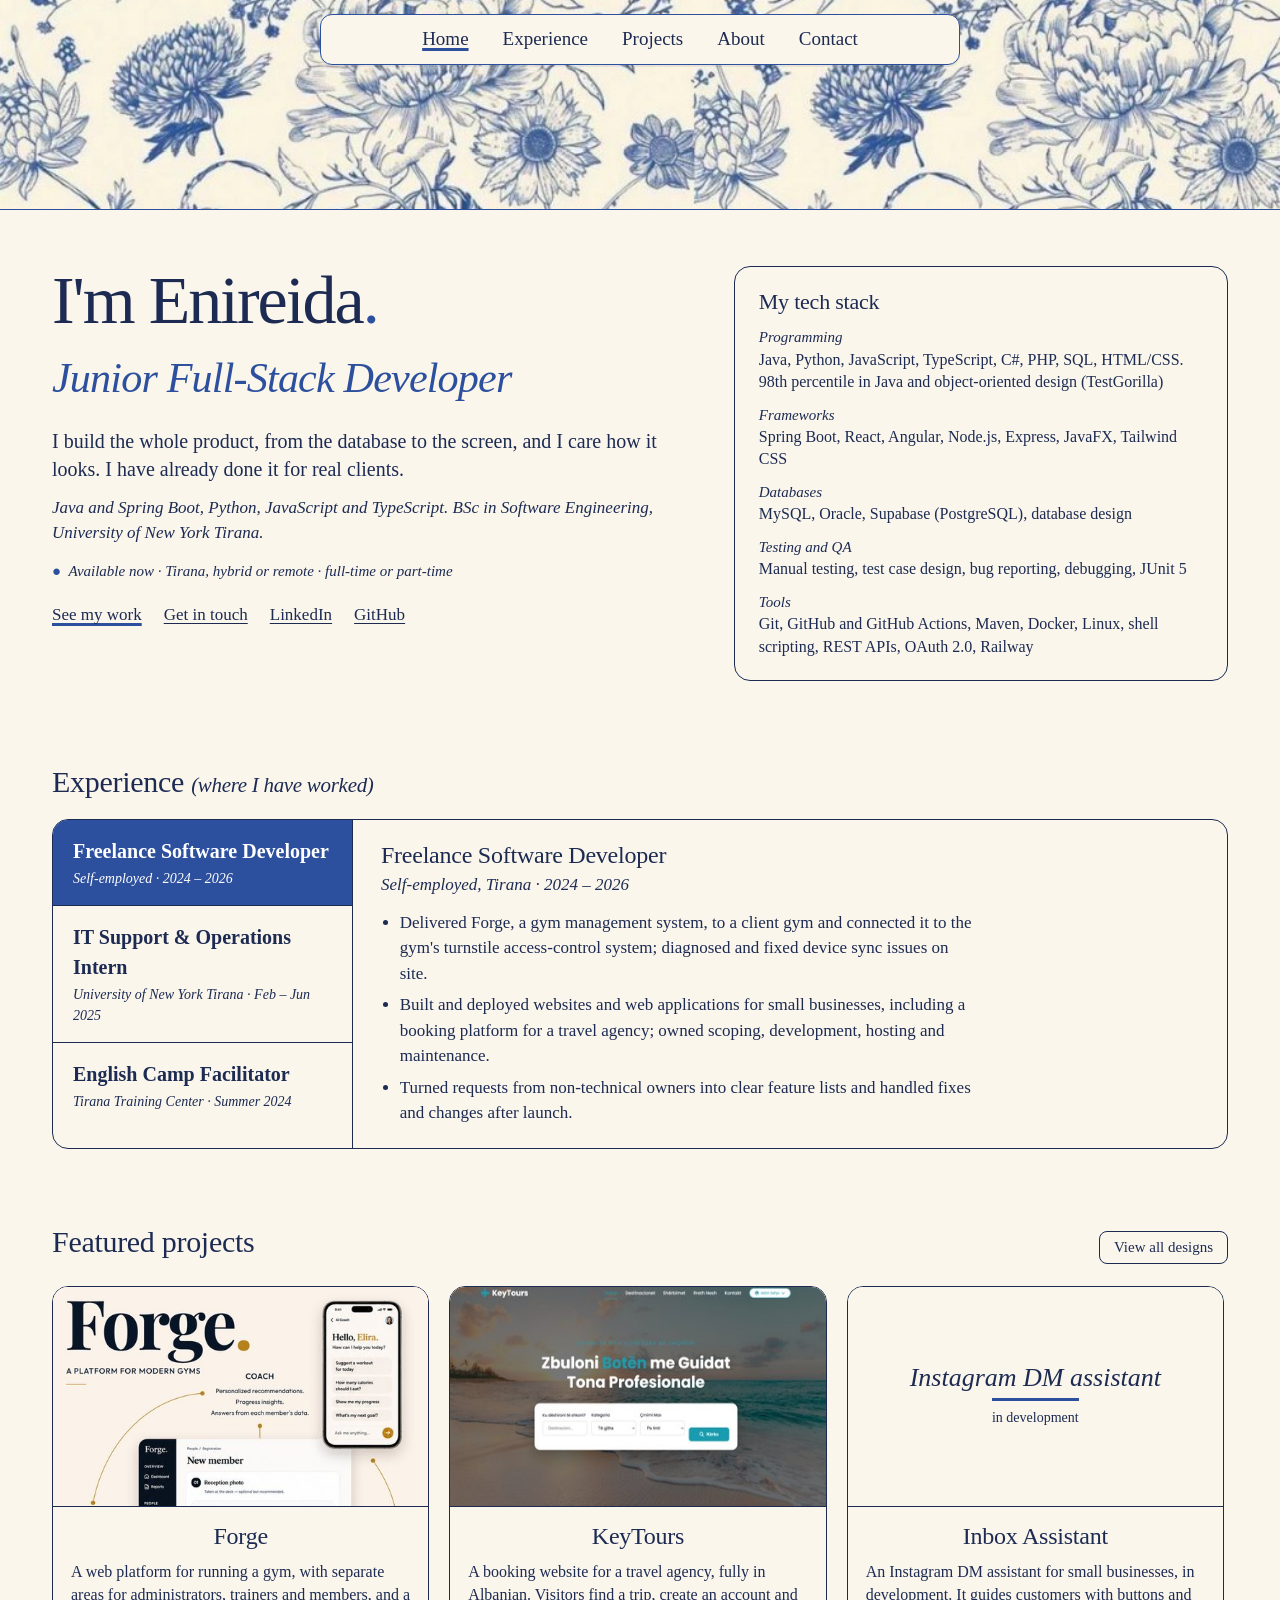
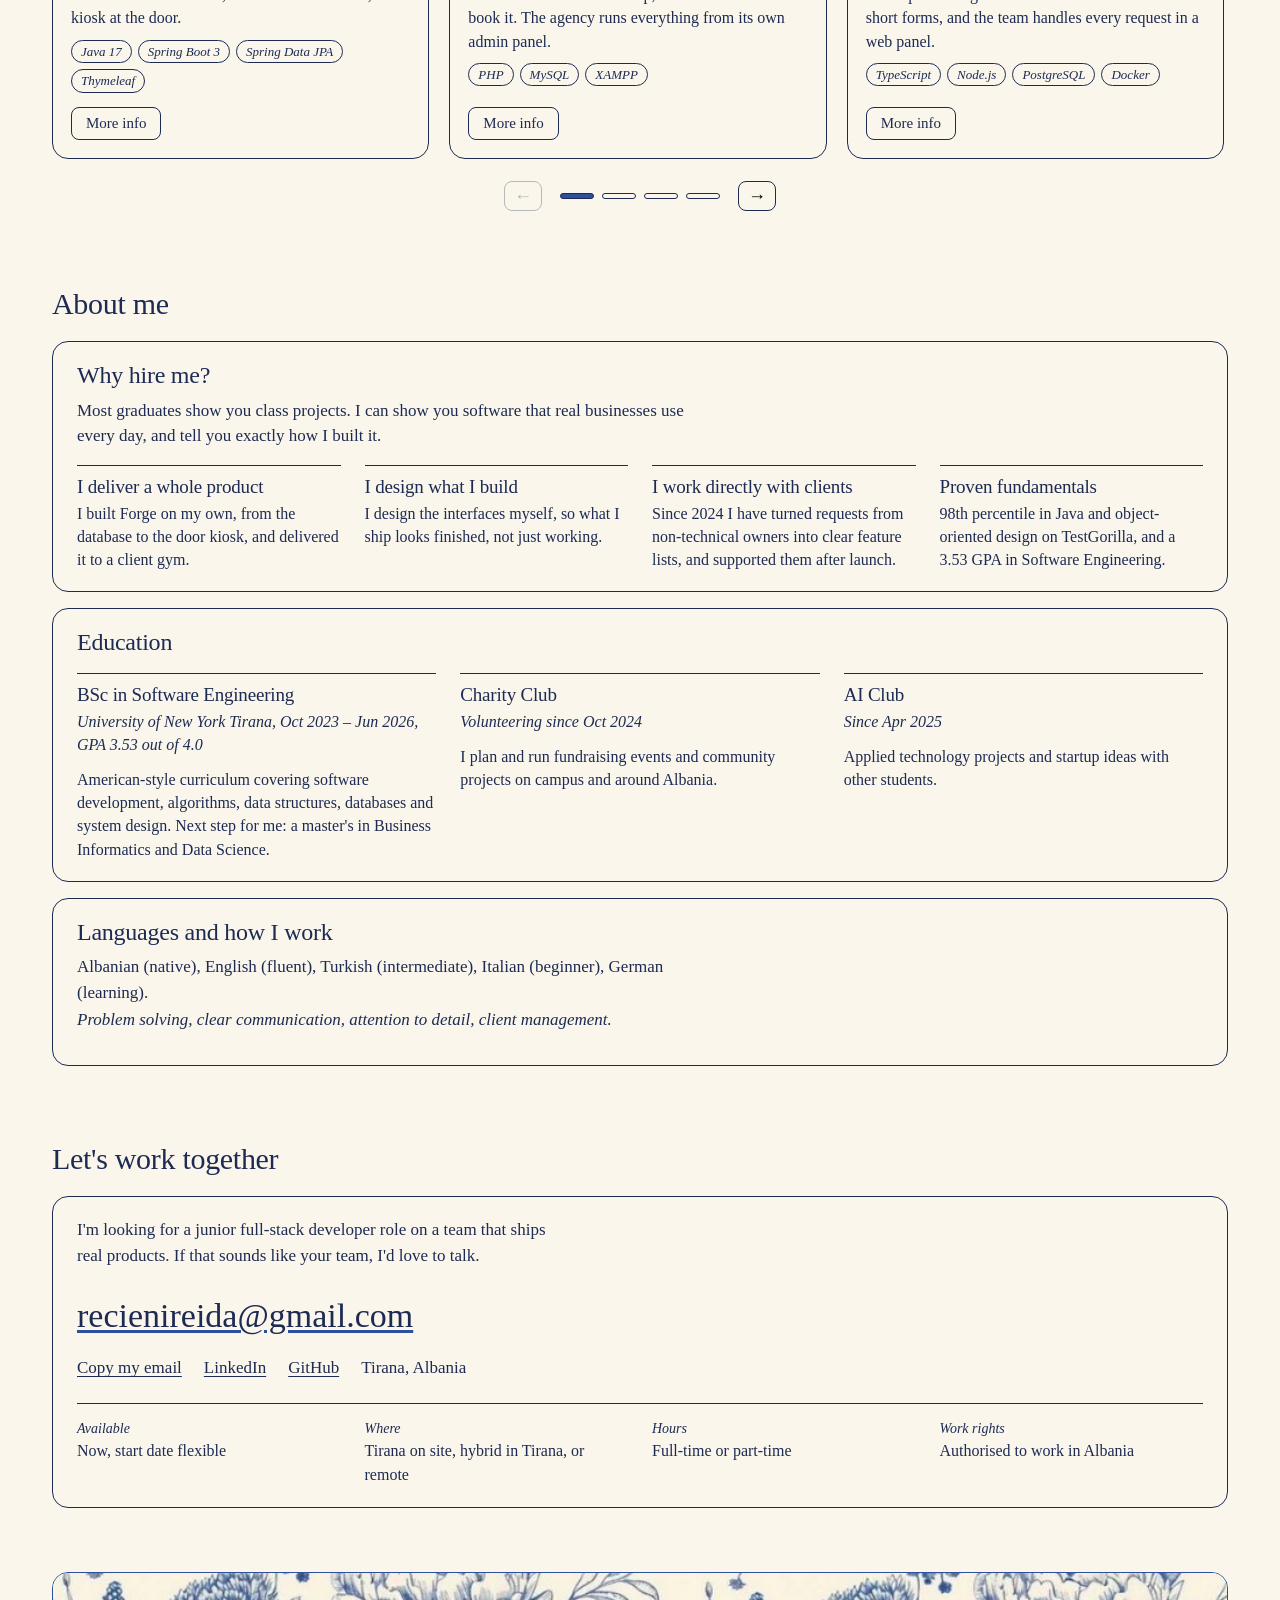
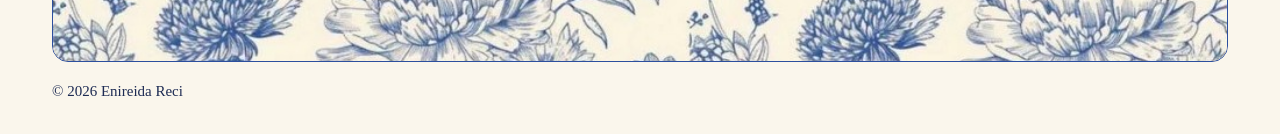
==== commit 70b121c7: "Add the blue flower band and cream palette, restore English Camp as a tab" ====
--- a/index.html
+++ b/index.html
@@ -4,7 +4,7 @@
 <meta charset="utf-8">
 <meta name="viewport" content="width=device-width, initial-scale=1, viewport-fit=cover">
 <meta name="description" content="Enireida Reci, junior full-stack developer based in Tirana, Albania.">
-<meta name="theme-color" content="#ffffff">
+<meta name="theme-color" content="#faf6ec">
 <title>Enireida Reci Portfolio</title>
 <link rel="icon" href="favicon.svg" type="image/svg+xml">
 <meta property="og:type" content="website">
@@ -14,32 +14,32 @@
 <meta property="og:image" content="https://enireida.github.io/img/forge-dashboard.jpg">
 <meta name="twitter:card" content="summary_large_image">
 <style>
-:root{color-scheme:light;--pea:#8FB339;--r:16px}
+:root{color-scheme:light;--pea:#2c4f9e;--ink:#1d2b53;--paper:#faf6ec;--r:16px}
 *{box-sizing:border-box}
 html{scroll-behavior:smooth;scroll-padding-top:90px}
-body{margin:0;background:#fff;color:#000;font:17px/1.5 "Times New Roman",Times,serif}
+body{margin:0;background:var(--paper);color:var(--ink);font:17px/1.5 "Times New Roman",Times,serif}
 a{color:inherit;text-underline-offset:3px;text-decoration-thickness:1px}
 a:hover{text-decoration-thickness:2px}
-:focus-visible{outline:2px solid #000;outline-offset:3px}
-::selection{background:var(--pea);color:#000}
+:focus-visible{outline:2px solid var(--ink);outline-offset:3px}
+::selection{background:var(--pea);color:var(--ink)}
 .dot{color:var(--pea)}
 .pea,.pea:hover{text-decoration-color:var(--pea);text-decoration-thickness:3px}
 h1,h2,h3,h4,p,ul,ol,dl,dd,figure{margin:0;padding:0}
 ul,ol{list-style:none}
 h1,h2,h3,h4{font-weight:400;line-height:1.15;letter-spacing:-.01em;text-wrap:balance}
 .page{max-width:1240px;margin:0 auto;padding-inline:32px}
-.skip{position:absolute;left:12px;top:-60px;background:#000;color:#fff;padding:8px 14px;z-index:50}
+.skip{position:absolute;left:12px;top:-60px;background:var(--ink);color:var(--paper);padding:8px 14px;z-index:50}
 .skip:focus{top:12px}
 
 /* buttons: outlined pills, like the wireframe */
-.btn{display:inline-block;font:inherit;font-size:15px;line-height:1;color:#000;background:#fff;border:1px solid #000;border-radius:8px;padding:8px 14px;text-decoration:none;cursor:pointer}
-.btn:hover{background:#000;color:#fff}
+.btn{display:inline-block;font:inherit;font-size:15px;line-height:1;color:var(--ink);background:var(--paper);border:1px solid var(--ink);border-radius:8px;padding:8px 14px;text-decoration:none;cursor:pointer}
+.btn:hover{background:var(--ink);color:var(--paper)}
 .pea-btn{box-shadow:inset 0 -3px 0 var(--pea)}
 .pea-btn:hover{box-shadow:none}
 
 /* nav bar */
-.bar-wrap{position:sticky;top:0;z-index:20;padding:14px 32px;background:rgba(255,255,255,.92);backdrop-filter:blur(6px)}
-.bar{max-width:640px;margin:0 auto;display:flex;justify-content:center;flex-wrap:wrap;gap:4px 34px;border:1px solid #000;border-radius:12px;padding:10px 24px;background:#fff;font-size:19px}
+.bar-wrap{position:sticky;top:0;z-index:20;padding:14px 32px;background:rgba(250,246,236,.94);backdrop-filter:blur(6px)}
+.bar{max-width:640px;margin:0 auto;display:flex;justify-content:center;flex-wrap:wrap;gap:4px 34px;border:1px solid var(--ink);border-radius:12px;padding:10px 24px;background:var(--paper);font-size:19px}
 .bar a{text-decoration:none}
 .bar a:hover,.bar a[aria-current]{text-decoration:underline;text-decoration-color:var(--pea);text-decoration-thickness:3px}
 
@@ -50,7 +50,7 @@
 .lead{font-size:20px;line-height:1.4;max-width:34em;margin-top:22px}
 .sub{margin-top:12px;font-style:italic}
 .links{display:flex;flex-wrap:wrap;gap:6px 22px;margin-top:20px}
-.stack{border:1px solid #000;border-radius:var(--r);padding:22px 24px}
+.stack{border:1px solid var(--ink);border-radius:var(--r);padding:22px 24px}
 .stack h2{font-size:22px;margin-bottom:12px}
 .stack dl{display:grid;gap:10px}
 .stack dt{font-style:italic;font-size:15px}
@@ -59,7 +59,7 @@
 .avail{margin-top:14px;font-size:15px;font-style:italic}
 .avail .dot{font-style:normal;margin-right:4px}
 .also{margin-top:10px;font-size:15px;font-style:italic}
-.facts{display:grid;grid-template-columns:repeat(4,minmax(0,1fr));gap:12px 24px;margin-top:22px;padding-top:14px;border-top:1px solid #000}
+.facts{display:grid;grid-template-columns:repeat(4,minmax(0,1fr));gap:12px 24px;margin-top:22px;padding-top:14px;border-top:1px solid var(--ink)}
 .facts dt{font-style:italic;font-size:14px}
 .facts dd{margin:0;font-size:16px}
 @media (max-width:820px){.facts{grid-template-columns:repeat(2,minmax(0,1fr))}}
@@ -72,14 +72,14 @@
 .block-head{display:flex;justify-content:space-between;align-items:baseline;gap:12px 20px;flex-wrap:wrap;margin-bottom:20px}
 
 /* experience: list on the left, detail on the right */
-.exp{display:grid;grid-template-columns:300px minmax(0,1fr);border:1px solid #000;border-radius:var(--r);overflow:hidden;min-height:260px}
-.exp-tabs{display:flex;flex-direction:column;border-right:1px solid #000}
-.exp-tabs button{all:unset;box-sizing:border-box;display:grid;gap:2px;padding:16px 20px;border-bottom:1px solid #000;cursor:pointer;font-size:20px}
+.exp{display:grid;grid-template-columns:300px minmax(0,1fr);border:1px solid var(--ink);border-radius:var(--r);overflow:hidden;min-height:260px}
+.exp-tabs{display:flex;flex-direction:column;border-right:1px solid var(--ink)}
+.exp-tabs button{all:unset;box-sizing:border-box;display:grid;gap:2px;padding:16px 20px;border-bottom:1px solid var(--ink);cursor:pointer;font-size:20px}
 .exp-tabs button span{font-size:14px;font-style:italic}
 .exp-tabs button:last-child{border-bottom:0}
-.exp-tabs button[aria-selected="true"]{background:#000;color:#fff}
+.exp-tabs button[aria-selected="true"]{background:var(--ink);color:var(--paper)}
 .exp-tabs button[aria-selected="true"] span{color:var(--pea)}
-.exp-tabs button:hover:not([aria-selected="true"]){background:#f2f2ef}
+.exp-tabs button:hover:not([aria-selected="true"]){background:#eef1f8}
 .exp-tabs button:focus-visible{outline:2px solid var(--pea);outline-offset:-4px}
 .exp-panels > div{padding:22px 28px}
 .exp-panels h3{font-size:24px}
@@ -89,34 +89,34 @@
 /* project carousel */
 .track{display:grid;grid-auto-flow:column;grid-auto-columns:calc((100% - 2*20px)/3);gap:20px;overflow-x:auto;scroll-snap-type:x mandatory;padding:2px 2px 6px;scrollbar-width:none}
 .track::-webkit-scrollbar{display:none}
-.card{scroll-snap-align:start;display:flex;flex-direction:column;border:1px solid #000;border-radius:var(--r);overflow:hidden;background:#fff}
-.card-media{height:220px;border-bottom:1px solid #000;display:grid;place-items:center;overflow:hidden;background:#f6f6f3}
+.card{scroll-snap-align:start;display:flex;flex-direction:column;border:1px solid var(--ink);border-radius:var(--r);overflow:hidden;background:var(--paper)}
+.card-media{height:220px;border-bottom:1px solid var(--ink);display:grid;place-items:center;overflow:hidden;background:#faf2e2}
 .card-media img{width:100%;height:100%;object-fit:cover;object-position:top center;display:block}
-.card-media.blank{background:#fff;padding:20px;text-align:center;align-content:center;gap:6px}
+.card-media.blank{background:var(--paper);padding:20px;text-align:center;align-content:center;gap:6px}
 .card-media.blank span{font-size:26px;font-style:italic;line-height:1.1}
 .card-media.blank small{font-size:14px;border-top:3px solid var(--pea);padding-top:6px}
 .card-body{display:flex;flex-direction:column;gap:10px;padding:16px 18px 18px;flex:1}
 .card-body h3{font-size:24px;text-align:center}
 .card-body p{font-size:16px;line-height:1.45}
 .tags{display:flex;flex-wrap:wrap;gap:6px}
-.tags li{font-size:13px;font-style:italic;border:1px solid #000;border-radius:20px;padding:1px 9px}
+.tags li{font-size:13px;font-style:italic;border:1px solid var(--ink);border-radius:20px;padding:1px 9px}
 .btns{display:flex;gap:8px;flex-wrap:wrap;margin-top:auto;padding-top:4px}
 .car-nav{display:flex;justify-content:center;align-items:center;gap:18px;margin-top:16px}
-.arrow{font:inherit;font-size:18px;width:38px;height:30px;border:1px solid #000;border-radius:8px;background:#fff;cursor:pointer}
-.arrow:hover{background:#000;color:#fff}
-.arrow:disabled{opacity:.3;cursor:default;background:#fff;color:#000}
+.arrow{font:inherit;font-size:18px;width:38px;height:30px;border:1px solid var(--ink);border-radius:8px;background:var(--paper);cursor:pointer}
+.arrow:hover{background:var(--ink);color:var(--paper)}
+.arrow:disabled{opacity:.3;cursor:default;background:var(--paper);color:var(--ink)}
 .dots{display:flex;gap:8px}
-.dots i{width:34px;height:6px;border:1px solid #000;border-radius:4px}
-.dots i.on{background:#000}
+.dots i{width:34px;height:6px;border:1px solid var(--ink);border-radius:4px}
+.dots i.on{background:var(--ink)}
 
 /* about */
 .about{display:grid;gap:16px}
-.wide-card{border:1px solid #000;border-radius:var(--r);padding:20px 24px}
+.wide-card{border:1px solid var(--ink);border-radius:var(--r);padding:20px 24px}
 .wide-card > h3{font-size:24px;margin-bottom:8px}
 .wide-card > p{max-width:75ch}
 .note-grid{display:grid;grid-template-columns:repeat(4,minmax(0,1fr));gap:16px 24px;margin-top:16px}
 .note-grid.two{grid-template-columns:repeat(3,minmax(0,1fr))}
-.note-card{border-top:1px solid #000;padding-top:10px}
+.note-card{border-top:1px solid var(--ink);padding-top:10px}
 .note-card h3{font-size:19px;margin-bottom:4px}
 .note-card p{font-size:16px;line-height:1.45}
 .edu h4{font-size:19px}
@@ -129,14 +129,14 @@
 .foot{padding-block:18px 32px;font-size:15px}
 
 /* project details window */
-dialog{width:min(920px,calc(100% - 32px));max-height:calc(100% - 48px);border:1px solid #000;border-radius:var(--r);padding:24px 28px;overflow:auto}
+dialog{width:min(920px,calc(100% - 32px));max-height:calc(100% - 48px);border:1px solid var(--ink);border-radius:var(--r);padding:24px 28px;overflow:auto}
 dialog::backdrop{background:rgba(0,0,0,.45)}
-.dlg-head{display:flex;justify-content:space-between;align-items:center;gap:16px;position:sticky;top:-24px;background:#fff;padding:8px 0;margin-top:-8px}
+.dlg-head{display:flex;justify-content:space-between;align-items:center;gap:16px;position:sticky;top:-24px;background:var(--paper);padding:8px 0;margin-top:-8px}
 .dlg-head h3{font-size:30px}
 dialog .tech{font-style:italic;margin:4px 0 14px}
 dialog .list{display:grid;gap:6px;margin-bottom:18px}
 dialog .shots{display:flex;align-items:flex-start;gap:10px;margin-bottom:10px}
-dialog .shots img,dialog .diagram img{display:block;min-width:0;max-width:100%;height:auto;border:1px solid #000}
+dialog .shots img,dialog .diagram img{display:block;min-width:0;max-width:100%;height:auto;border:1px solid var(--ink)}
 dialog .diagram .note{margin-top:6px}
 
 @media (max-width:980px){
@@ -150,8 +150,8 @@
   .bar{gap:2px 16px;padding:8px 12px;font-size:17px}
   .hero{padding:32px 0}
   .exp{grid-template-columns:1fr}
-  .exp-tabs{flex-direction:row;overflow-x:auto;border-right:0;border-bottom:1px solid #000}
-  .exp-tabs button{border-bottom:0;border-right:1px solid #000;flex:none;font-size:17px;padding:12px 16px}
+  .exp-tabs{flex-direction:row;overflow-x:auto;border-right:0;border-bottom:1px solid var(--ink)}
+  .exp-tabs button{border-bottom:0;border-right:1px solid var(--ink);flex:none;font-size:17px;padding:12px 16px}
   .exp-panels > div{padding:18px}
   .track{grid-auto-columns:86%}
   .note-grid,.note-grid.two{grid-template-columns:1fr}
@@ -160,6 +160,25 @@
   dialog .shots img{flex:none!important;width:100%}
 }
 @media (prefers-reduced-motion:reduce){html{scroll-behavior:auto}}
+
+/* toile band (blue botanical print) */
+body{background:var(--paper);color:var(--ink)}
+.toile{margin:8px 0 0;border:1px solid var(--pea);border-radius:var(--r);overflow:hidden;height:210px;background:#faf2e2}
+.toile img{display:block;width:100%;height:100%;object-fit:cover}
+.toile.thin{height:90px;margin:24px 0 0}
+.toile.thin img{object-position:center 40%}
+.exp-tabs button[aria-selected="true"]{background:var(--pea);color:#fff}
+.exp-tabs button[aria-selected="true"] span{color:#fff}
+.btn:hover,.arrow:hover{background:var(--pea);color:#fff;border-color:var(--pea)}
+.dots i.on{background:var(--pea)}
+h1 .role{color:var(--pea)}
+@media (max-width:640px){.toile{height:130px}.toile.thin{height:70px}}
+
+/* full-width flower band at the very top, menu floating on it */
+.bar-wrap{background:transparent;backdrop-filter:none;-webkit-backdrop-filter:none;height:78px;padding-top:14px}
+.bar{background:var(--paper);border-color:var(--pea);box-shadow:0 2px 0 rgba(29,43,83,.08)}
+.toile.full{margin:-78px 0 0;height:210px;border:0;border-bottom:1px solid var(--pea);border-radius:0}
+@media (max-width:640px){.bar-wrap{height:64px;padding-top:10px}.toile.full{margin-top:-64px;height:150px}}
 
 </style>
 </head>
@@ -174,6 +193,7 @@
     <a href="#contact">Contact</a>
   </nav>
 </header>
+<div class="toile full" aria-hidden="true"><img src="[data-uri]" alt=""></div>
 
 <main id="main" class="page">
 
@@ -195,7 +215,7 @@
   <h2 id="exp-title">Experience <span>(where I have worked)</span></h2>
   <div class="exp">
     <div class="exp-tabs" role="tablist" aria-label="Jobs" aria-orientation="vertical">
-      <button role="tab" id="t-job0" aria-controls="p-job0" aria-selected="true"><b>Freelance Software Developer</b><span>Self-employed · 2024 – 2026</span></button><button role="tab" id="t-job1" aria-controls="p-job1" aria-selected="false" tabindex="-1"><b>IT Support &amp; Operations Intern</b><span>University of New York Tirana · Feb – Jun 2025</span></button>
+      <button role="tab" id="t-job0" aria-controls="p-job0" aria-selected="true"><b>Freelance Software Developer</b><span>Self-employed · 2024 – 2026</span></button><button role="tab" id="t-job1" aria-controls="p-job1" aria-selected="false" tabindex="-1"><b>IT Support &amp; Operations Intern</b><span>University of New York Tirana · Feb – Jun 2025</span></button><button role="tab" id="t-job2" aria-controls="p-job2" aria-selected="false" tabindex="-1"><b>English Camp Facilitator</b><span>Tirana Training Center · Summer 2024</span></button>
     </div>
     <div class="exp-panels">
         <div role="tabpanel" id="p-job0" aria-labelledby="t-job0" tabindex="0">
@@ -204,10 +224,13 @@
         </div><div role="tabpanel" id="p-job1" aria-labelledby="t-job1" tabindex="0" hidden>
           <h3>IT Support &amp; Operations Intern</h3><p class="note">University of New York Tirana · Feb – Jun 2025</p>
           <ul class="bullets"><li>Solved hardware, software and connectivity problems for staff and students.</li><li>Handled user accounts, system updates and asset tracking.</li><li>Set up and maintained computers, printers and network equipment across campus.</li></ul>
+        </div><div role="tabpanel" id="p-job2" aria-labelledby="t-job2" tabindex="0" hidden>
+          <h3>English Camp Facilitator</h3><p class="note">Tirana Training Center · Summer 2024</p>
+          <ul class="bullets"><li>Led English sessions and group activities for children, adapting on the spot to different age groups.</li></ul>
         </div>
     </div>
   </div>
-  <p class="also">Also: English Camp Facilitator, Tirana Training Center, Summer 2024.</p>
+  
 </section>
 
 <section class="block" id="projects" aria-labelledby="proj-title">
@@ -317,6 +340,7 @@
   </div>
 </section>
 
+<div class="toile thin" aria-hidden="true"><img src="[data-uri]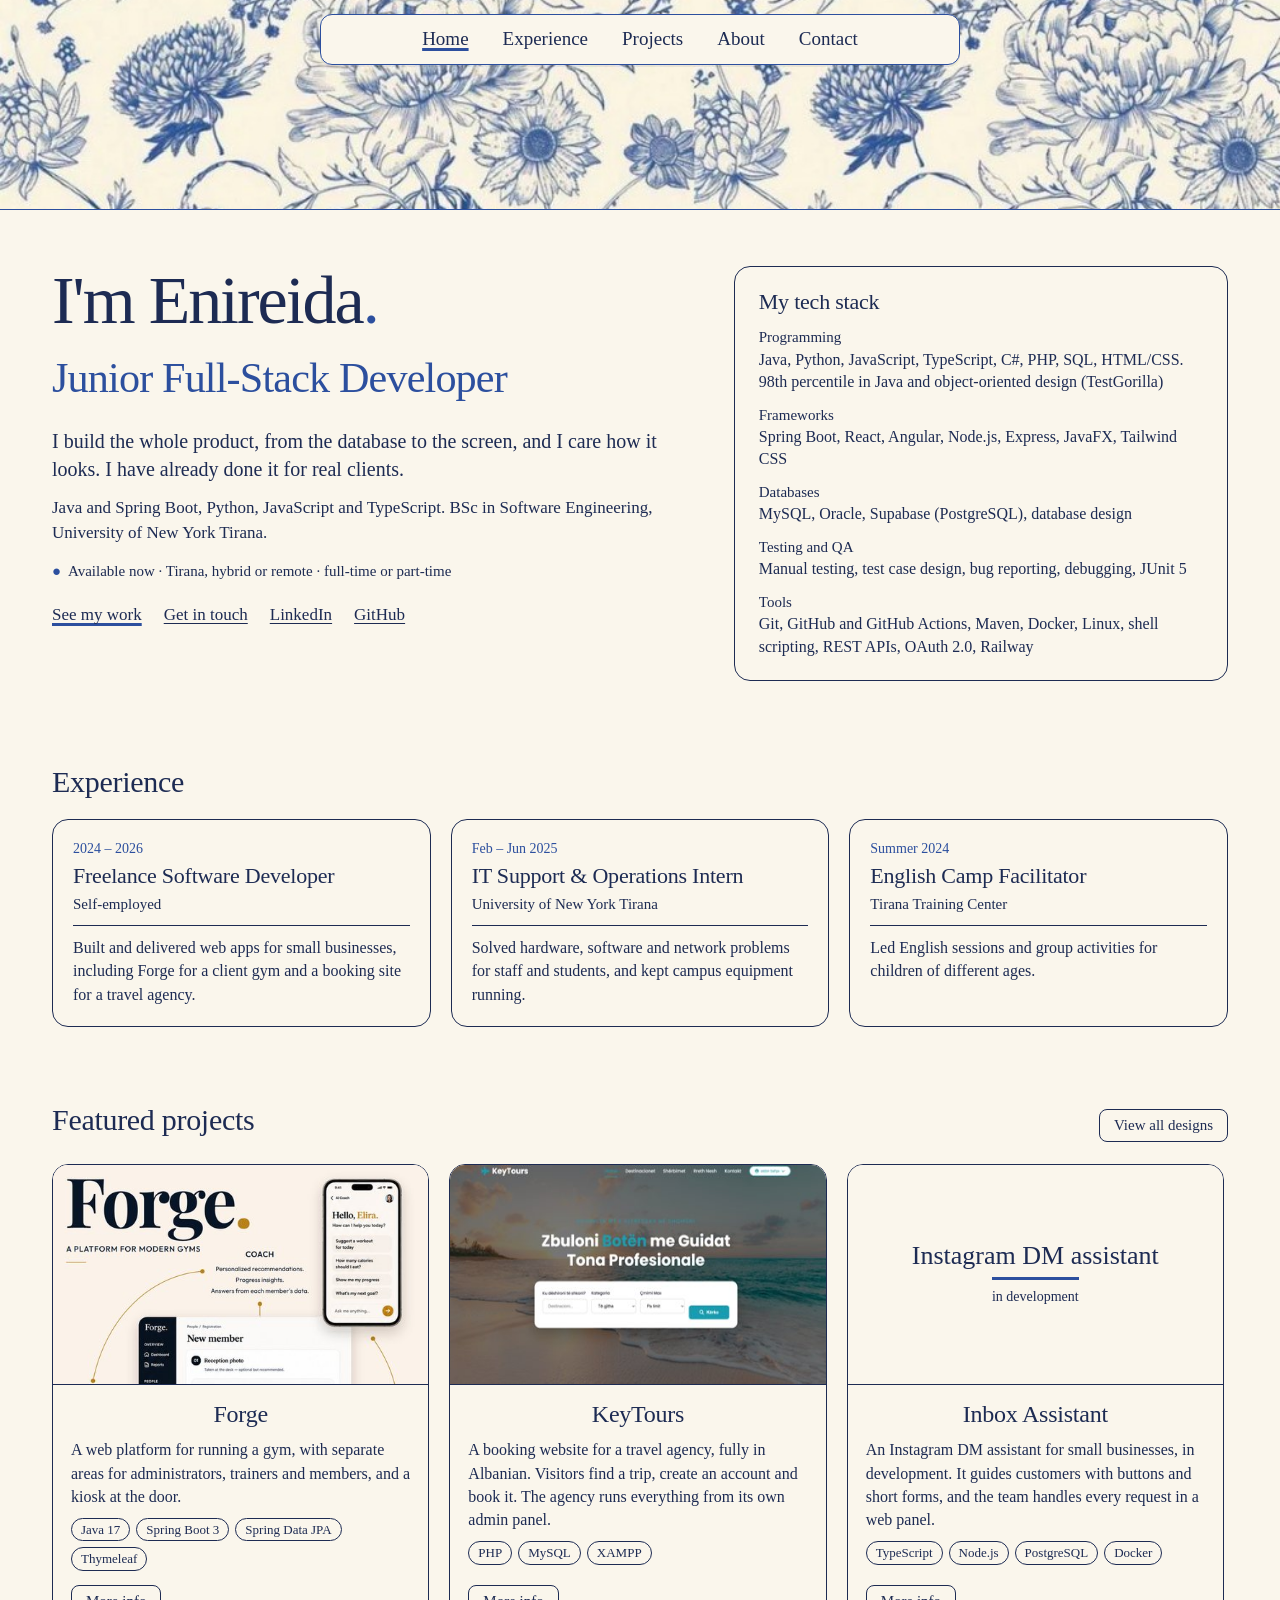
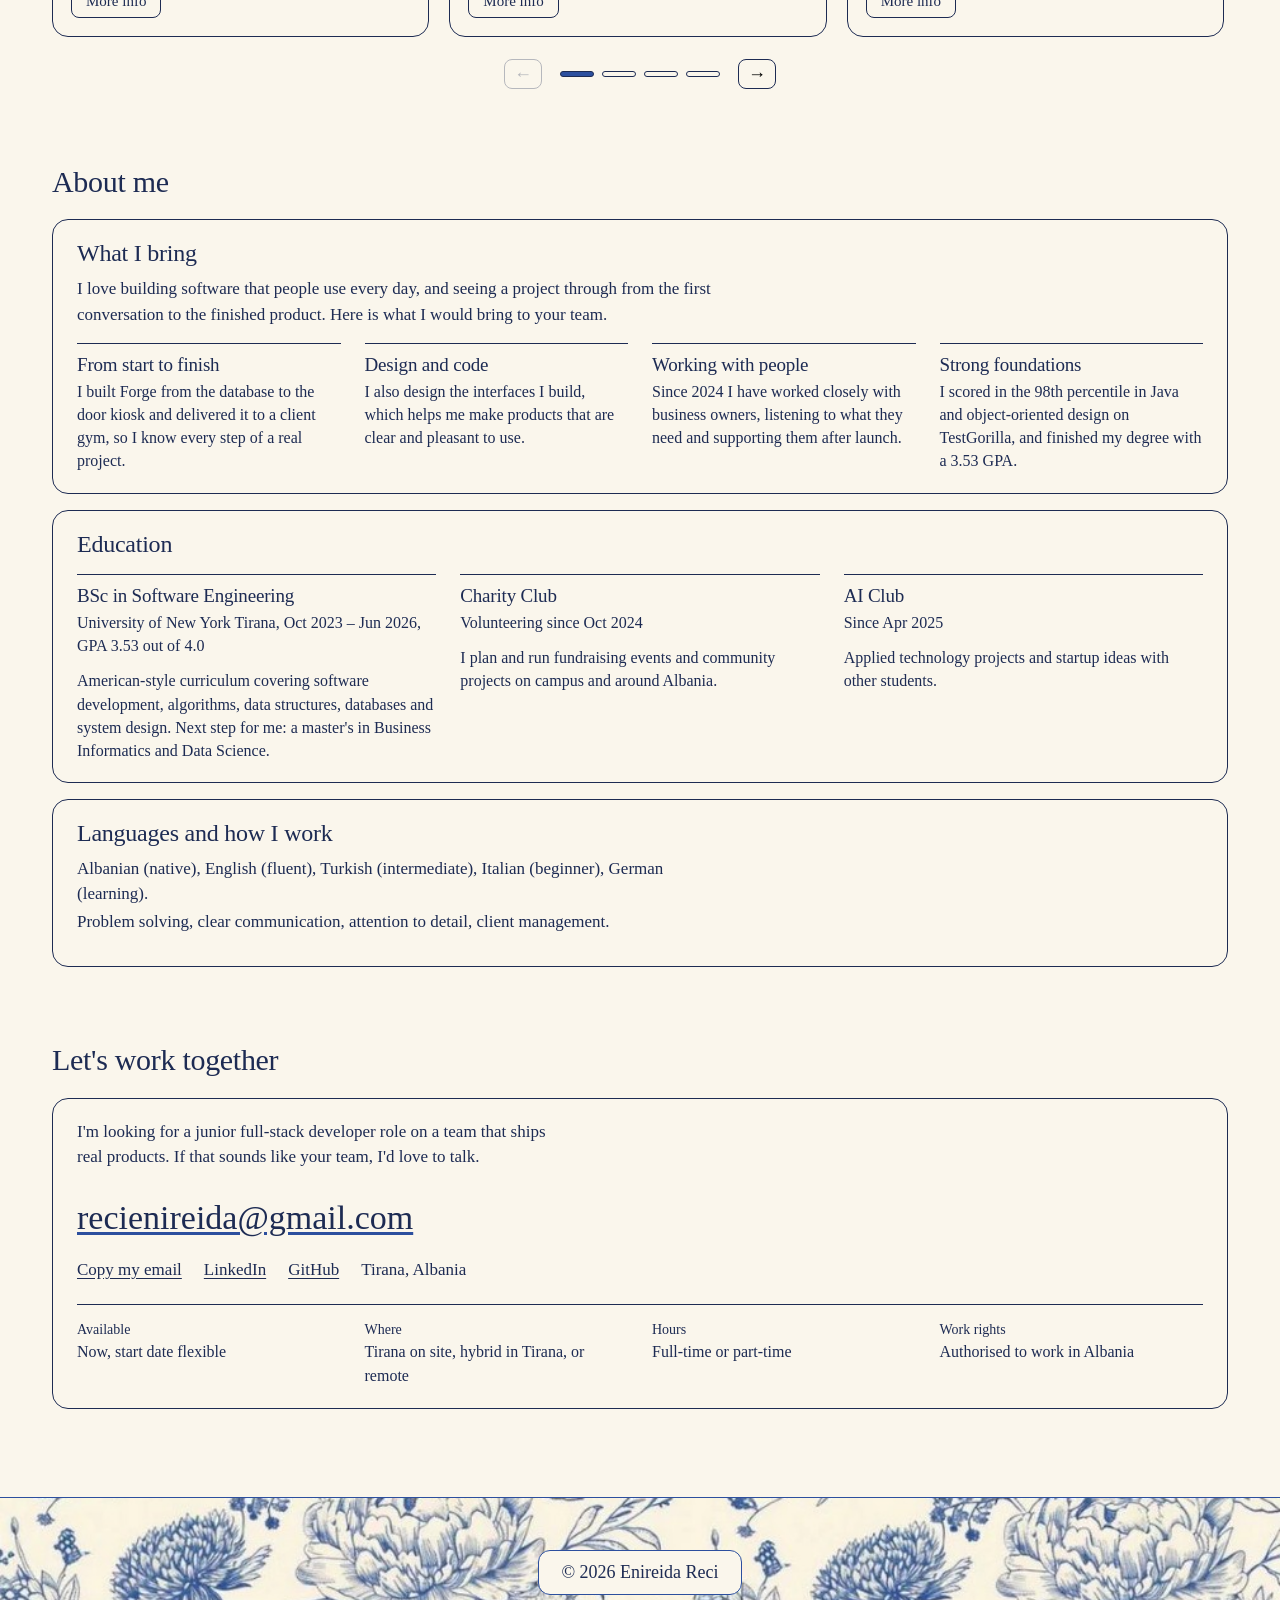
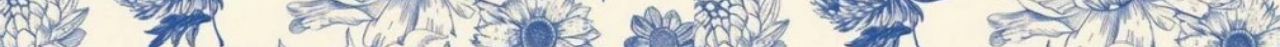
==== commit 84741265: "Experience as three cards, warmer About text, no italics, footer on the flower band" ====
--- a/index.html
+++ b/index.html
@@ -180,6 +180,26 @@
 .toile.full{margin:-78px 0 0;height:210px;border:0;border-bottom:1px solid var(--pea);border-radius:0}
 @media (max-width:640px){.bar-wrap{height:64px;padding-top:10px}.toile.full{margin-top:-64px;height:150px}}
 
+/* experience: three equal cards */
+.jobs{display:grid;grid-template-columns:repeat(3,minmax(0,1fr));gap:20px}
+.job-card{border:1px solid var(--ink);border-radius:var(--r);padding:18px 20px 20px;display:flex;flex-direction:column;gap:4px}
+.job-card .when{font-size:14px;font-style:italic;color:var(--pea)}
+.job-card h3{font-size:22px}
+.job-card .where{font-style:italic;font-size:15px;margin-bottom:6px;padding-bottom:10px;border-bottom:1px solid var(--ink)}
+.job-card p:last-child{font-size:16px;line-height:1.45}
+@media (max-width:820px){.jobs{grid-template-columns:1fr}}
+
+/* Times New Roman everywhere, buttons and dialogs included */
+*,button,input,select,textarea{font-family:"Times New Roman",Times,serif}
+b,strong{font-weight:700}
+
+/* footer on the flower band */
+.foot-band{margin-top:48px;height:150px;border-top:1px solid var(--pea);background:#faf2e2 center 40%/cover no-repeat;display:grid;place-items:center}
+.foot-band p{background:var(--paper);border:1px solid var(--pea);border-radius:12px;padding:8px 22px;font-size:18px}
+
+/* no italic anywhere */
+*{font-style:normal!important}
+
 </style>
 </head>
 <body>
@@ -212,25 +232,8 @@
 </section>
 
 <section class="block" id="experience" aria-labelledby="exp-title">
-  <h2 id="exp-title">Experience <span>(where I have worked)</span></h2>
-  <div class="exp">
-    <div class="exp-tabs" role="tablist" aria-label="Jobs" aria-orientation="vertical">
-      <button role="tab" id="t-job0" aria-controls="p-job0" aria-selected="true"><b>Freelance Software Developer</b><span>Self-employed · 2024 – 2026</span></button><button role="tab" id="t-job1" aria-controls="p-job1" aria-selected="false" tabindex="-1"><b>IT Support &amp; Operations Intern</b><span>University of New York Tirana · Feb – Jun 2025</span></button><button role="tab" id="t-job2" aria-controls="p-job2" aria-selected="false" tabindex="-1"><b>English Camp Facilitator</b><span>Tirana Training Center · Summer 2024</span></button>
-    </div>
-    <div class="exp-panels">
-        <div role="tabpanel" id="p-job0" aria-labelledby="t-job0" tabindex="0">
-          <h3>Freelance Software Developer</h3><p class="note">Self-employed, Tirana · 2024 – 2026</p>
-          <ul class="bullets"><li>Delivered Forge, a gym management system, to a client gym and connected it to the gym's turnstile access-control system; diagnosed and fixed device sync issues on site.</li><li>Built and deployed websites and web applications for small businesses, including a booking platform for a travel agency; owned scoping, development, hosting and maintenance.</li><li>Turned requests from non-technical owners into clear feature lists and handled fixes and changes after launch.</li></ul>
-        </div><div role="tabpanel" id="p-job1" aria-labelledby="t-job1" tabindex="0" hidden>
-          <h3>IT Support &amp; Operations Intern</h3><p class="note">University of New York Tirana · Feb – Jun 2025</p>
-          <ul class="bullets"><li>Solved hardware, software and connectivity problems for staff and students.</li><li>Handled user accounts, system updates and asset tracking.</li><li>Set up and maintained computers, printers and network equipment across campus.</li></ul>
-        </div><div role="tabpanel" id="p-job2" aria-labelledby="t-job2" tabindex="0" hidden>
-          <h3>English Camp Facilitator</h3><p class="note">Tirana Training Center · Summer 2024</p>
-          <ul class="bullets"><li>Led English sessions and group activities for children, adapting on the spot to different age groups.</li></ul>
-        </div>
-    </div>
-  </div>
-  
+  <h2 id="exp-title">Experience</h2>
+  <ol class="jobs"><li class="job-card"><p class="when">2024 – 2026</p><h3>Freelance Software Developer</h3><p class="where">Self-employed</p><p>Built and delivered web apps for small businesses, including Forge for a client gym and a booking site for a travel agency.</p></li><li class="job-card"><p class="when">Feb – Jun 2025</p><h3>IT Support &amp; Operations Intern</h3><p class="where">University of New York Tirana</p><p>Solved hardware, software and network problems for staff and students, and kept campus equipment running.</p></li><li class="job-card"><p class="when">Summer 2024</p><h3>English Camp Facilitator</h3><p class="where">Tirana Training Center</p><p>Led English sessions and group activities for children of different ages.</p></li></ol>
 </section>
 
 <section class="block" id="projects" aria-labelledby="proj-title">
@@ -307,9 +310,9 @@
   <div class="block-head"><h2 id="about-title">About me</h2></div>
   <div class="about">
     <article class="wide-card">
-      <h3>Why hire me?</h3>
-      <p>Most graduates show you class projects. I can show you software that real businesses use every day, and tell you exactly how I built it.</p>
-      <ul class="note-grid"><li class="note-card"><h3>I deliver a whole product</h3><p>I built Forge on my own, from the database to the door kiosk, and delivered it to a client gym.</p></li><li class="note-card"><h3>I design what I build</h3><p>I design the interfaces myself, so what I ship looks finished, not just working.</p></li><li class="note-card"><h3>I work directly with clients</h3><p>Since 2024 I have turned requests from non-technical owners into clear feature lists, and supported them after launch.</p></li><li class="note-card"><h3>Proven fundamentals</h3><p>98th percentile in Java and object-oriented design on TestGorilla, and a 3.53 GPA in Software Engineering.</p></li></ul>
+      <h3>What I bring</h3>
+      <p>I love building software that people use every day, and seeing a project through from the first conversation to the finished product. Here is what I would bring to your team.</p>
+      <ul class="note-grid"><li class="note-card"><h3>From start to finish</h3><p>I built Forge from the database to the door kiosk and delivered it to a client gym, so I know every step of a real project.</p></li><li class="note-card"><h3>Design and code</h3><p>I also design the interfaces I build, which helps me make products that are clear and pleasant to use.</p></li><li class="note-card"><h3>Working with people</h3><p>Since 2024 I have worked closely with business owners, listening to what they need and supporting them after launch.</p></li><li class="note-card"><h3>Strong foundations</h3><p>I scored in the 98th percentile in Java and object-oriented design on TestGorilla, and finished my degree with a 3.53 GPA.</p></li></ul>
     </article>
     <article class="wide-card">
       <h3>Education</h3>
@@ -340,9 +343,8 @@
   </div>
 </section>
 
-<div class="toile thin" aria-hidden="true"><img src="[data-uri]" alt=""></div>
 </main>
-<footer class="page foot">© 2026 Enireida Reci</footer>
+<footer class="foot-band" style="background-image:url([data-uri]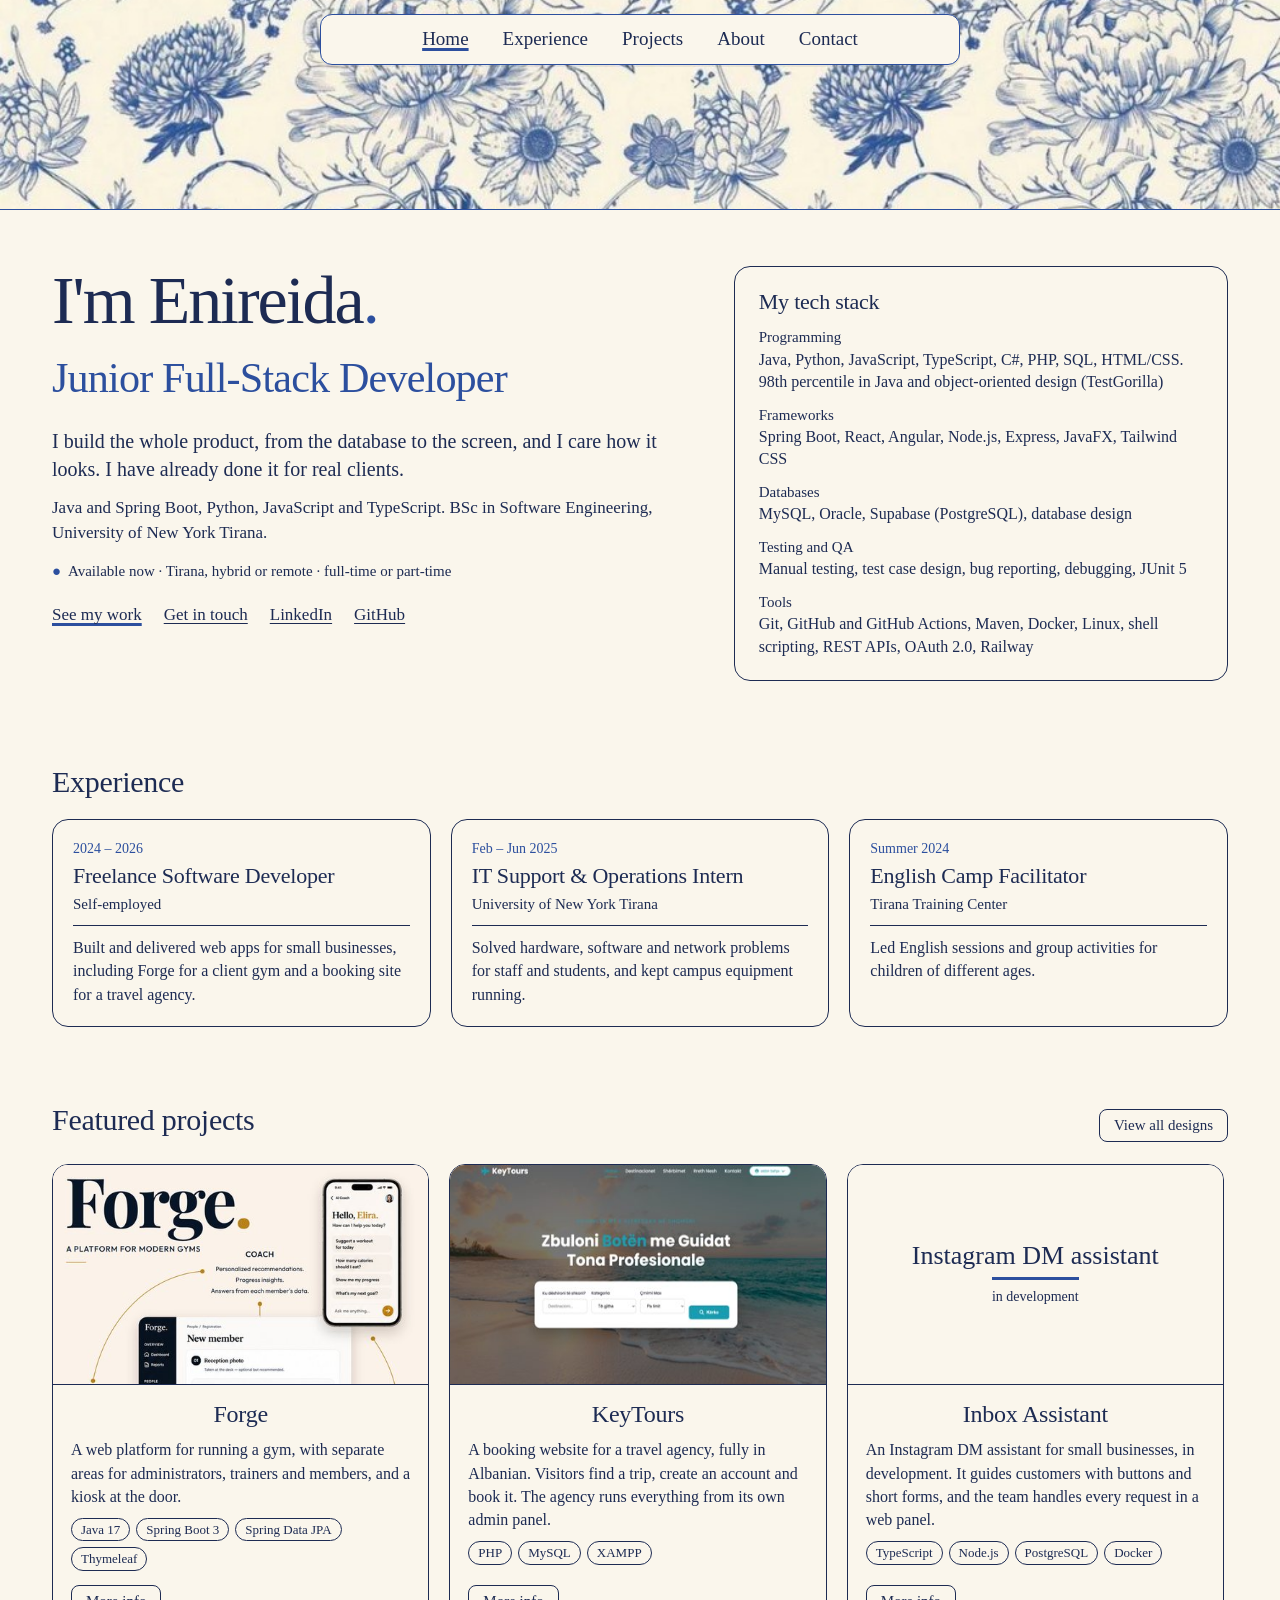
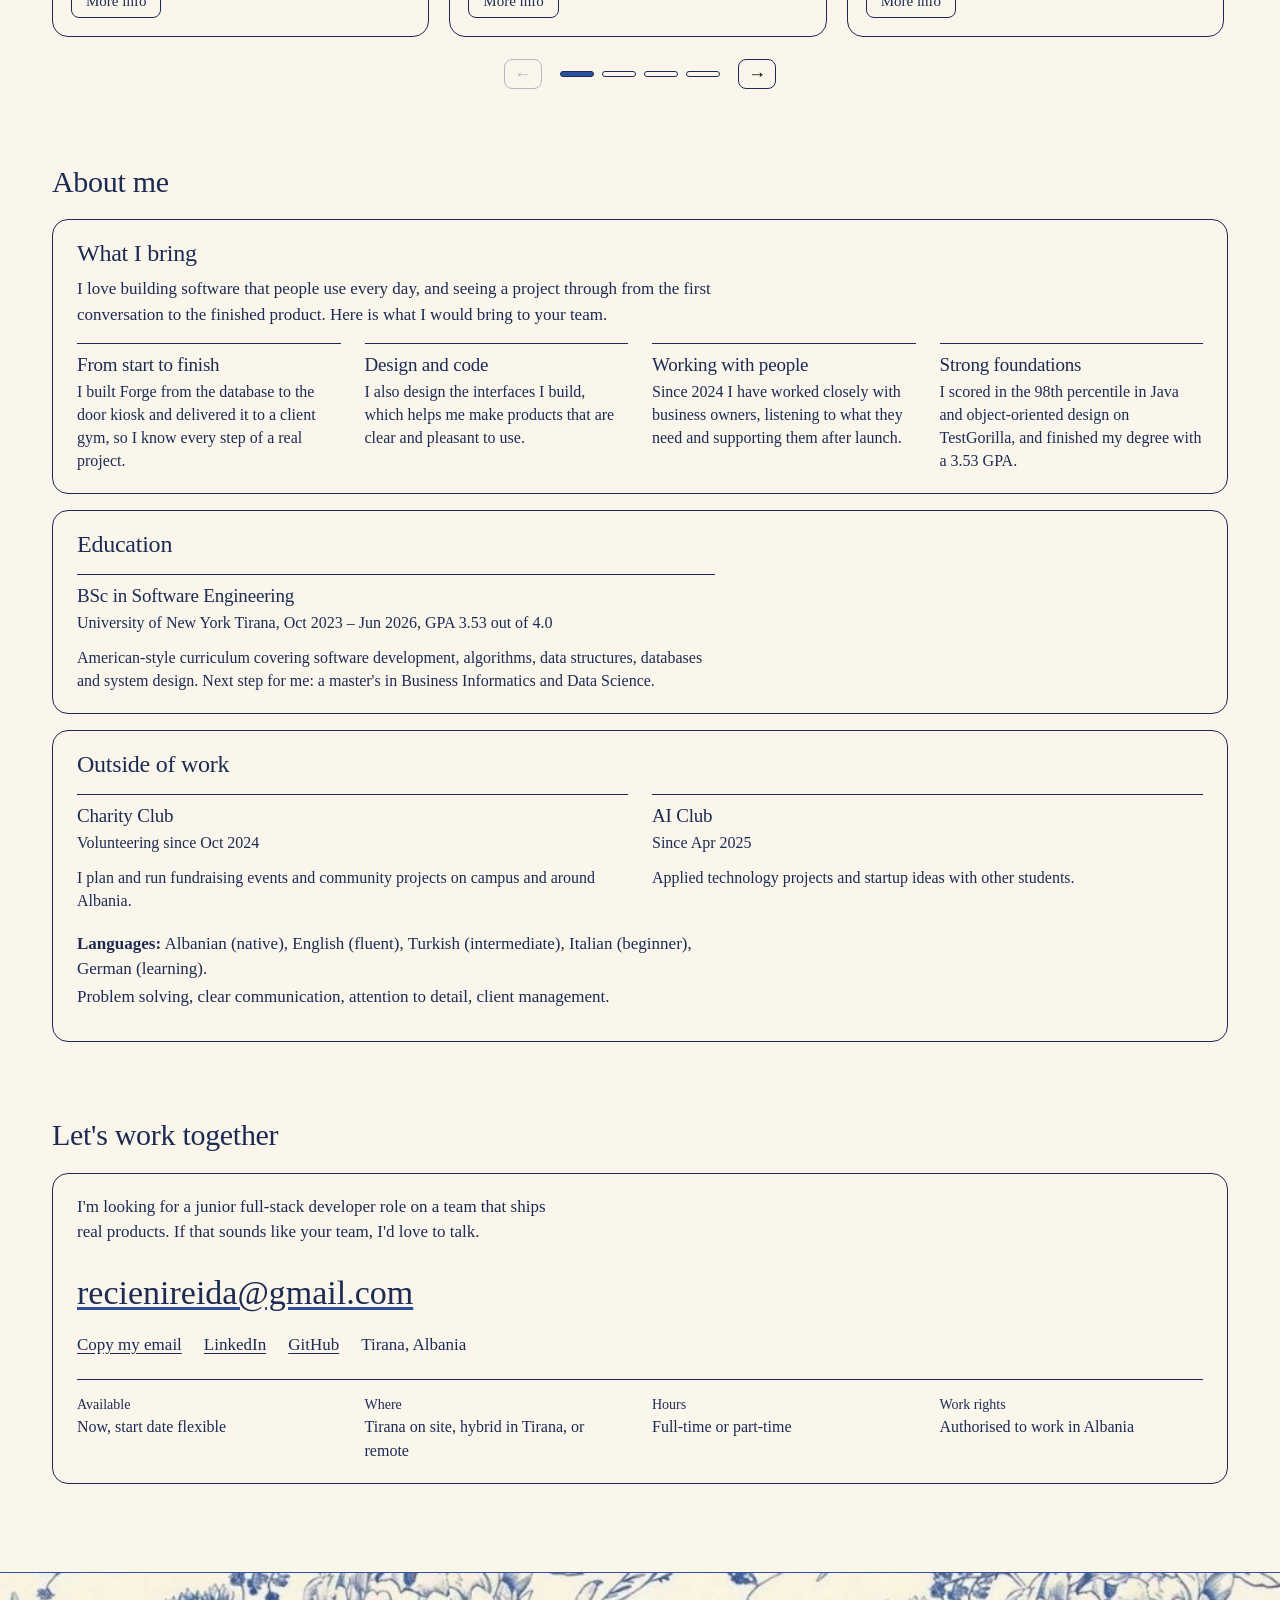
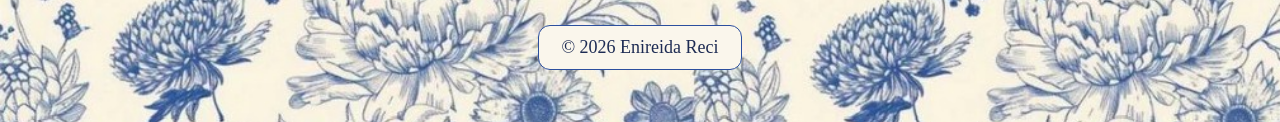
==== commit 5a20c3c1: "Move the clubs out of Education into Outside of work" ====
--- a/index.html
+++ b/index.html
@@ -197,6 +197,12 @@
 .foot-band{margin-top:48px;height:150px;border-top:1px solid var(--pea);background:#faf2e2 center 40%/cover no-repeat;display:grid;place-items:center}
 .foot-band p{background:var(--paper);border:1px solid var(--pea);border-radius:12px;padding:8px 22px;font-size:18px}
 
+/* education alone, clubs in their own card */
+.note-grid.one{grid-template-columns:minmax(0,1fr);max-width:75ch}
+.note-grid.two{grid-template-columns:repeat(2,minmax(0,1fr))}
+.langs{margin-top:18px}
+@media (max-width:640px){.note-grid.two{grid-template-columns:1fr}}
+
 /* no italic anywhere */
 *{font-style:normal!important}
 
@@ -316,11 +322,12 @@
     </article>
     <article class="wide-card">
       <h3>Education</h3>
-      <ul class="note-grid two"><li class="note-card"><h3>BSc in Software Engineering</h3><p class="note">University of New York Tirana, Oct 2023 – Jun 2026, GPA 3.53 out of 4.0</p><p>American-style curriculum covering software development, algorithms, data structures, databases and system design. Next step for me: a master's in Business Informatics and Data Science.</p></li><li class="note-card"><h3>Charity Club</h3><p class="note">Volunteering since Oct 2024</p><p>I plan and run fundraising events and community projects on campus and around Albania.</p></li><li class="note-card"><h3>AI Club</h3><p class="note">Since Apr 2025</p><p>Applied technology projects and startup ideas with other students.</p></li></ul>
+      <ul class="note-grid one"><li class="note-card"><h3>BSc in Software Engineering</h3><p class="note">University of New York Tirana, Oct 2023 – Jun 2026, GPA 3.53 out of 4.0</p><p>American-style curriculum covering software development, algorithms, data structures, databases and system design. Next step for me: a master's in Business Informatics and Data Science.</p></li></ul>
     </article>
     <article class="wide-card">
-      <h3>Languages and how I work</h3>
-      <p>Albanian (native), English (fluent), Turkish (intermediate), Italian (beginner), German (learning).</p>
+      <h3>Outside of work</h3>
+      <ul class="note-grid two"><li class="note-card"><h3>Charity Club</h3><p class="note">Volunteering since Oct 2024</p><p>I plan and run fundraising events and community projects on campus and around Albania.</p></li><li class="note-card"><h3>AI Club</h3><p class="note">Since Apr 2025</p><p>Applied technology projects and startup ideas with other students.</p></li></ul>
+      <p class="langs"><b>Languages:</b> Albanian (native), English (fluent), Turkish (intermediate), Italian (beginner), German (learning).</p>
       <p class="note">Problem solving, clear communication, attention to detail, client management.</p>
     </article>
   </div>
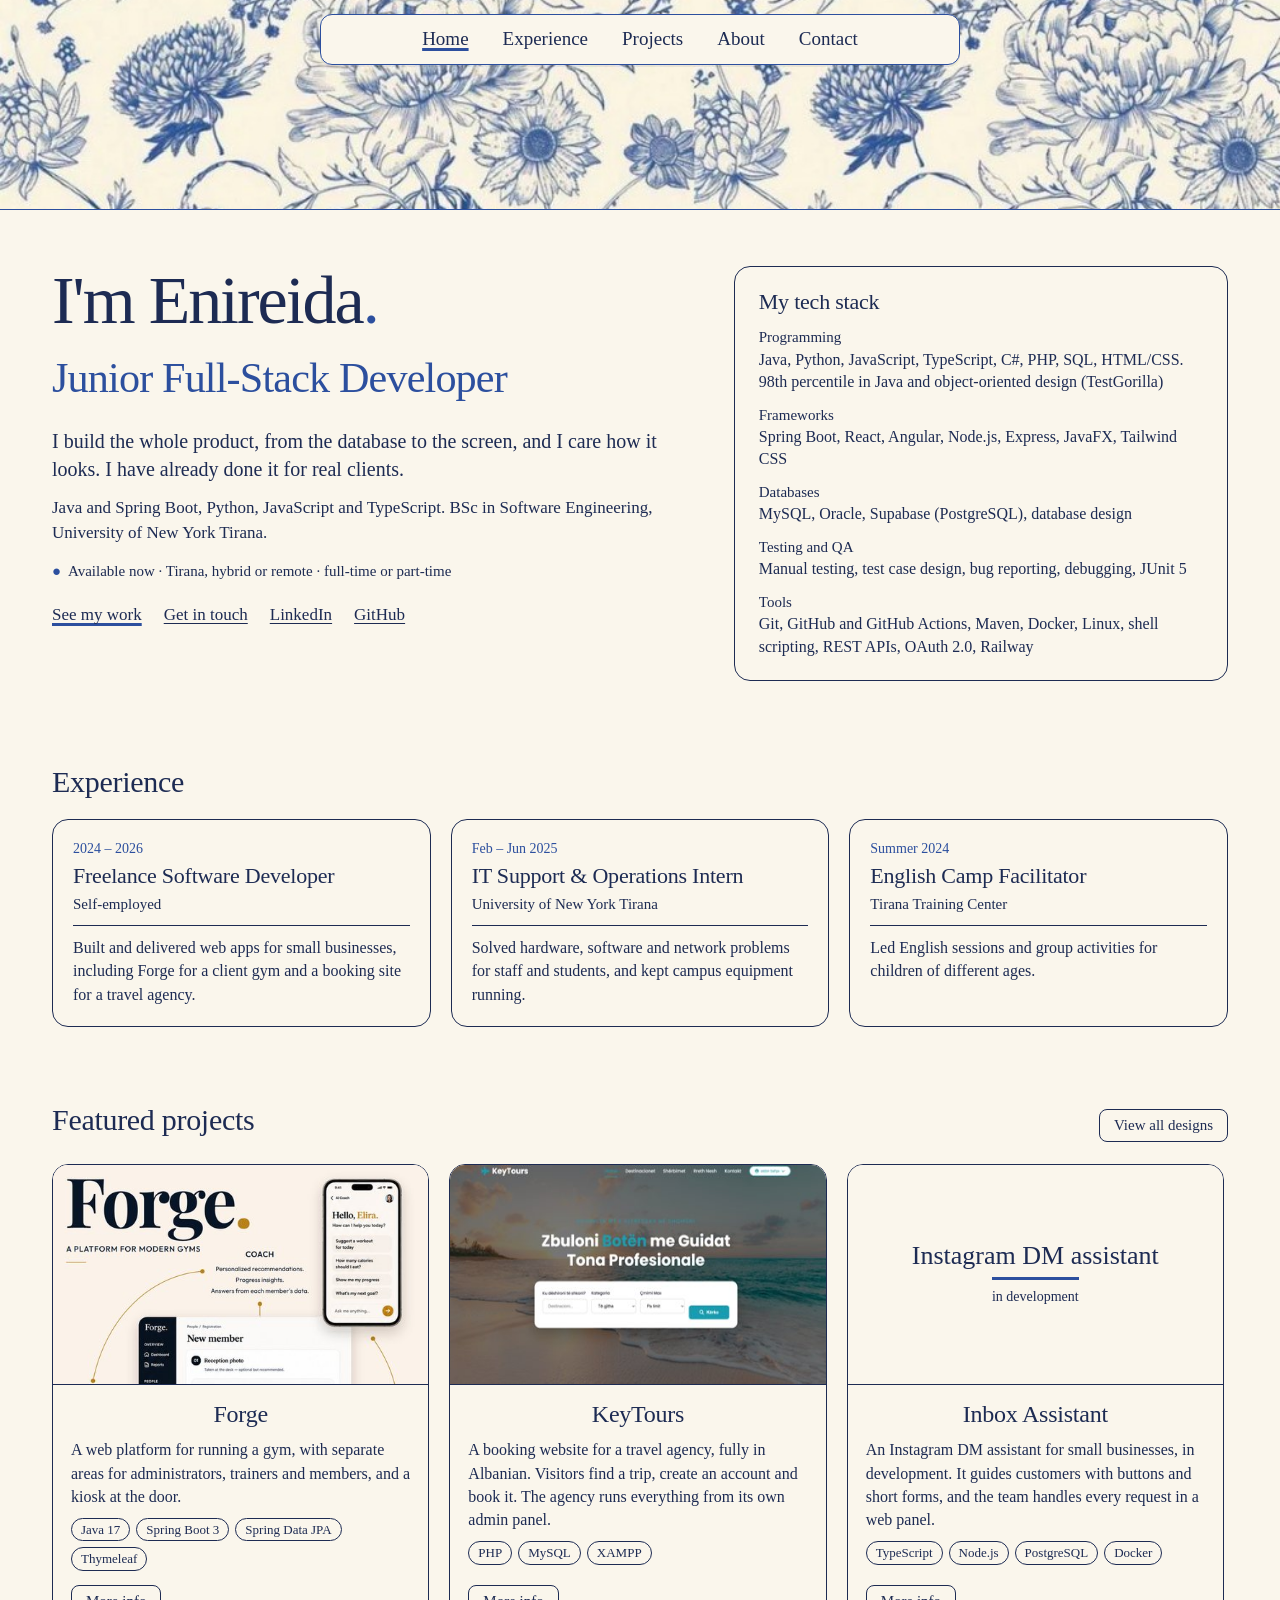
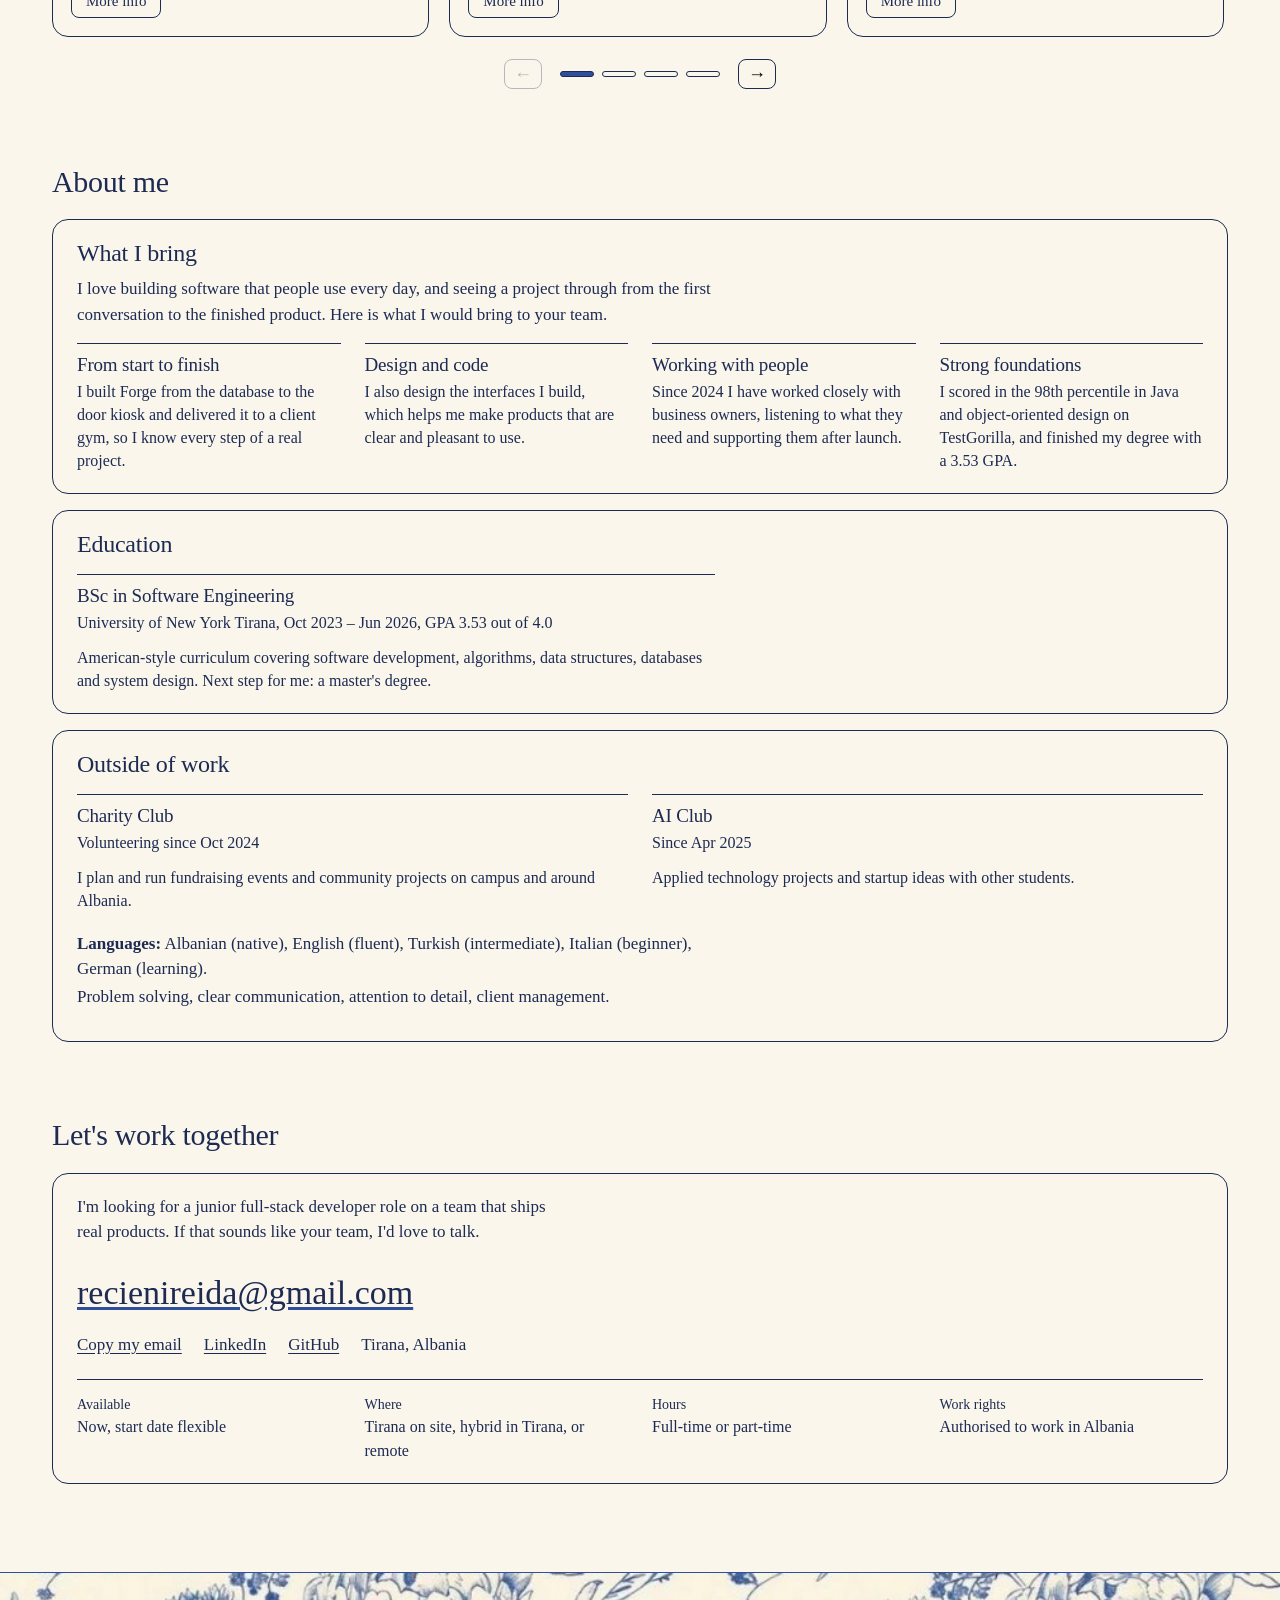
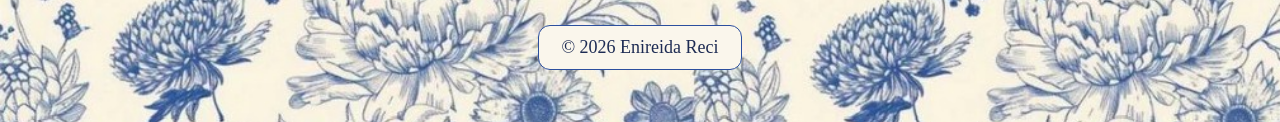
==== commit 44aa4a77: "Shorten the master's line in Education" ====
--- a/index.html
+++ b/index.html
@@ -322,7 +322,7 @@
     </article>
     <article class="wide-card">
       <h3>Education</h3>
-      <ul class="note-grid one"><li class="note-card"><h3>BSc in Software Engineering</h3><p class="note">University of New York Tirana, Oct 2023 – Jun 2026, GPA 3.53 out of 4.0</p><p>American-style curriculum covering software development, algorithms, data structures, databases and system design. Next step for me: a master's in Business Informatics and Data Science.</p></li></ul>
+      <ul class="note-grid one"><li class="note-card"><h3>BSc in Software Engineering</h3><p class="note">University of New York Tirana, Oct 2023 – Jun 2026, GPA 3.53 out of 4.0</p><p>American-style curriculum covering software development, algorithms, data structures, databases and system design. Next step for me: a master's degree.</p></li></ul>
     </article>
     <article class="wide-card">
       <h3>Outside of work</h3>
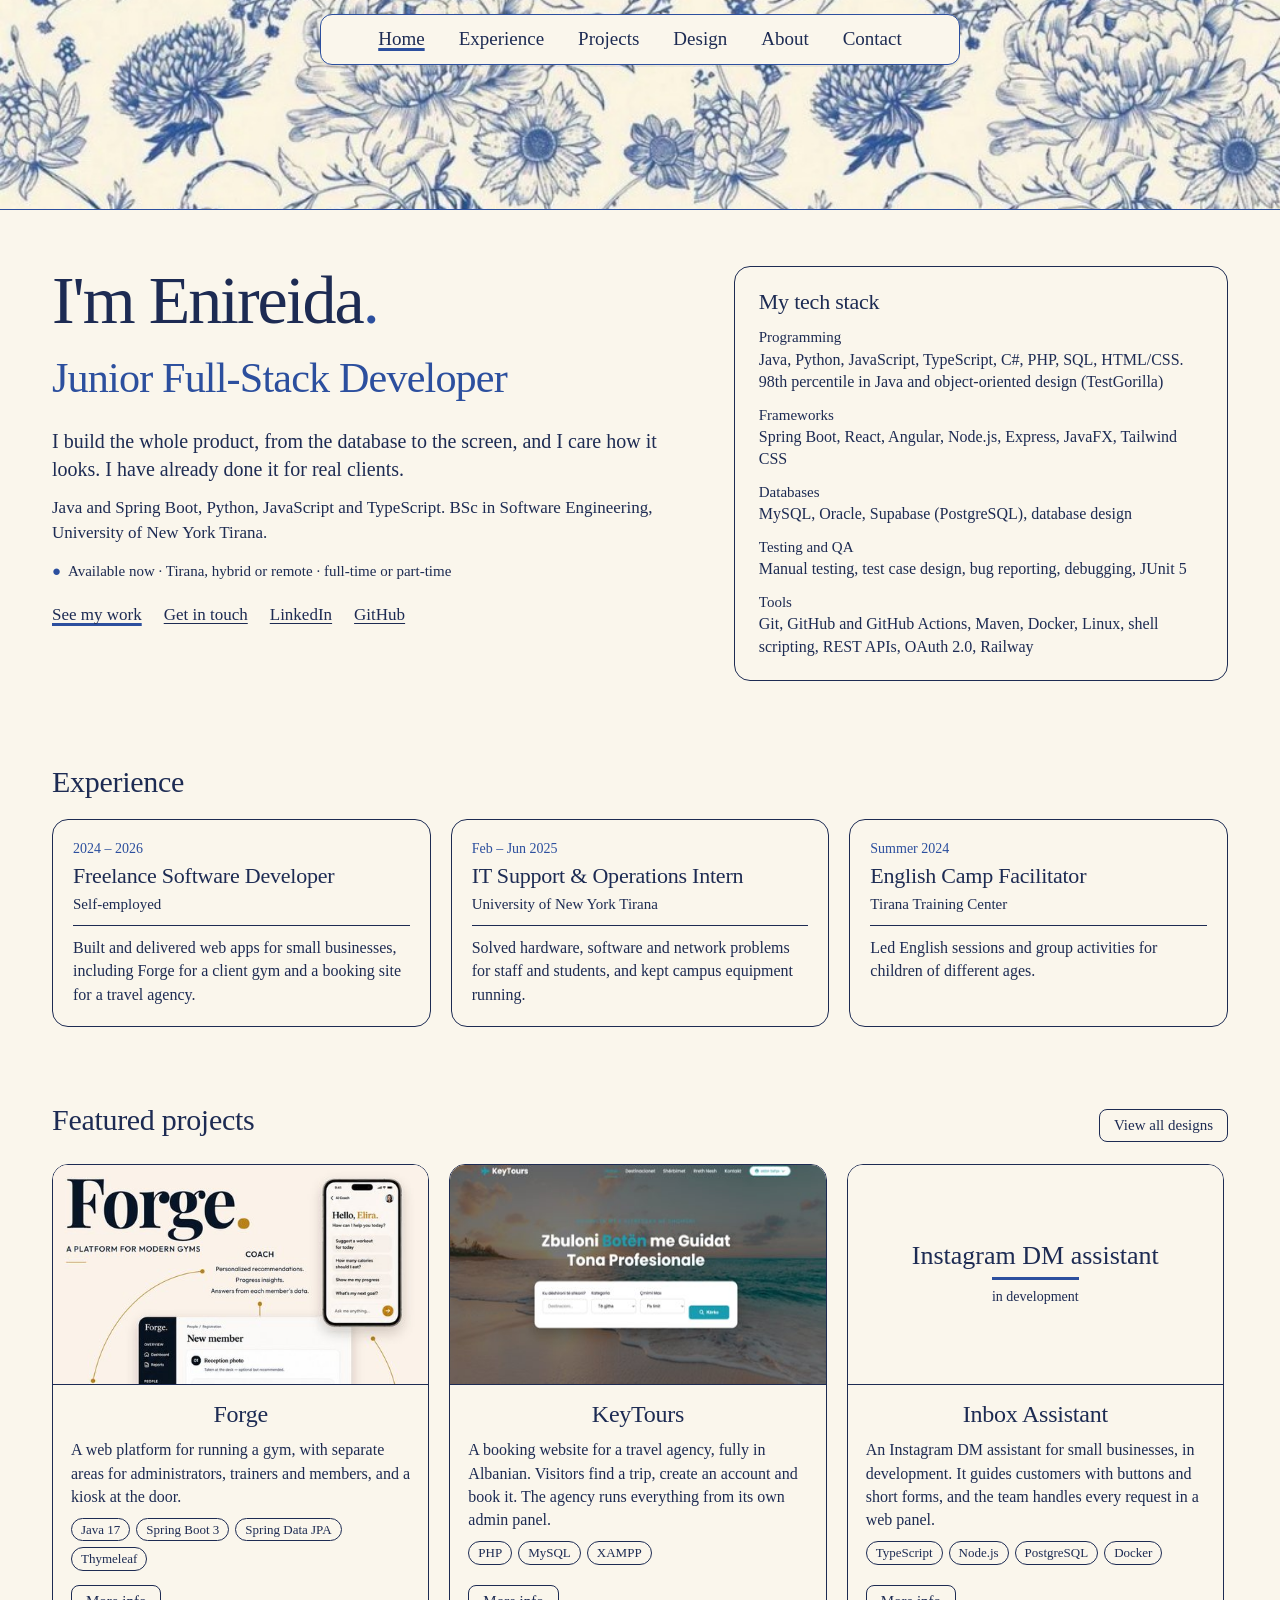
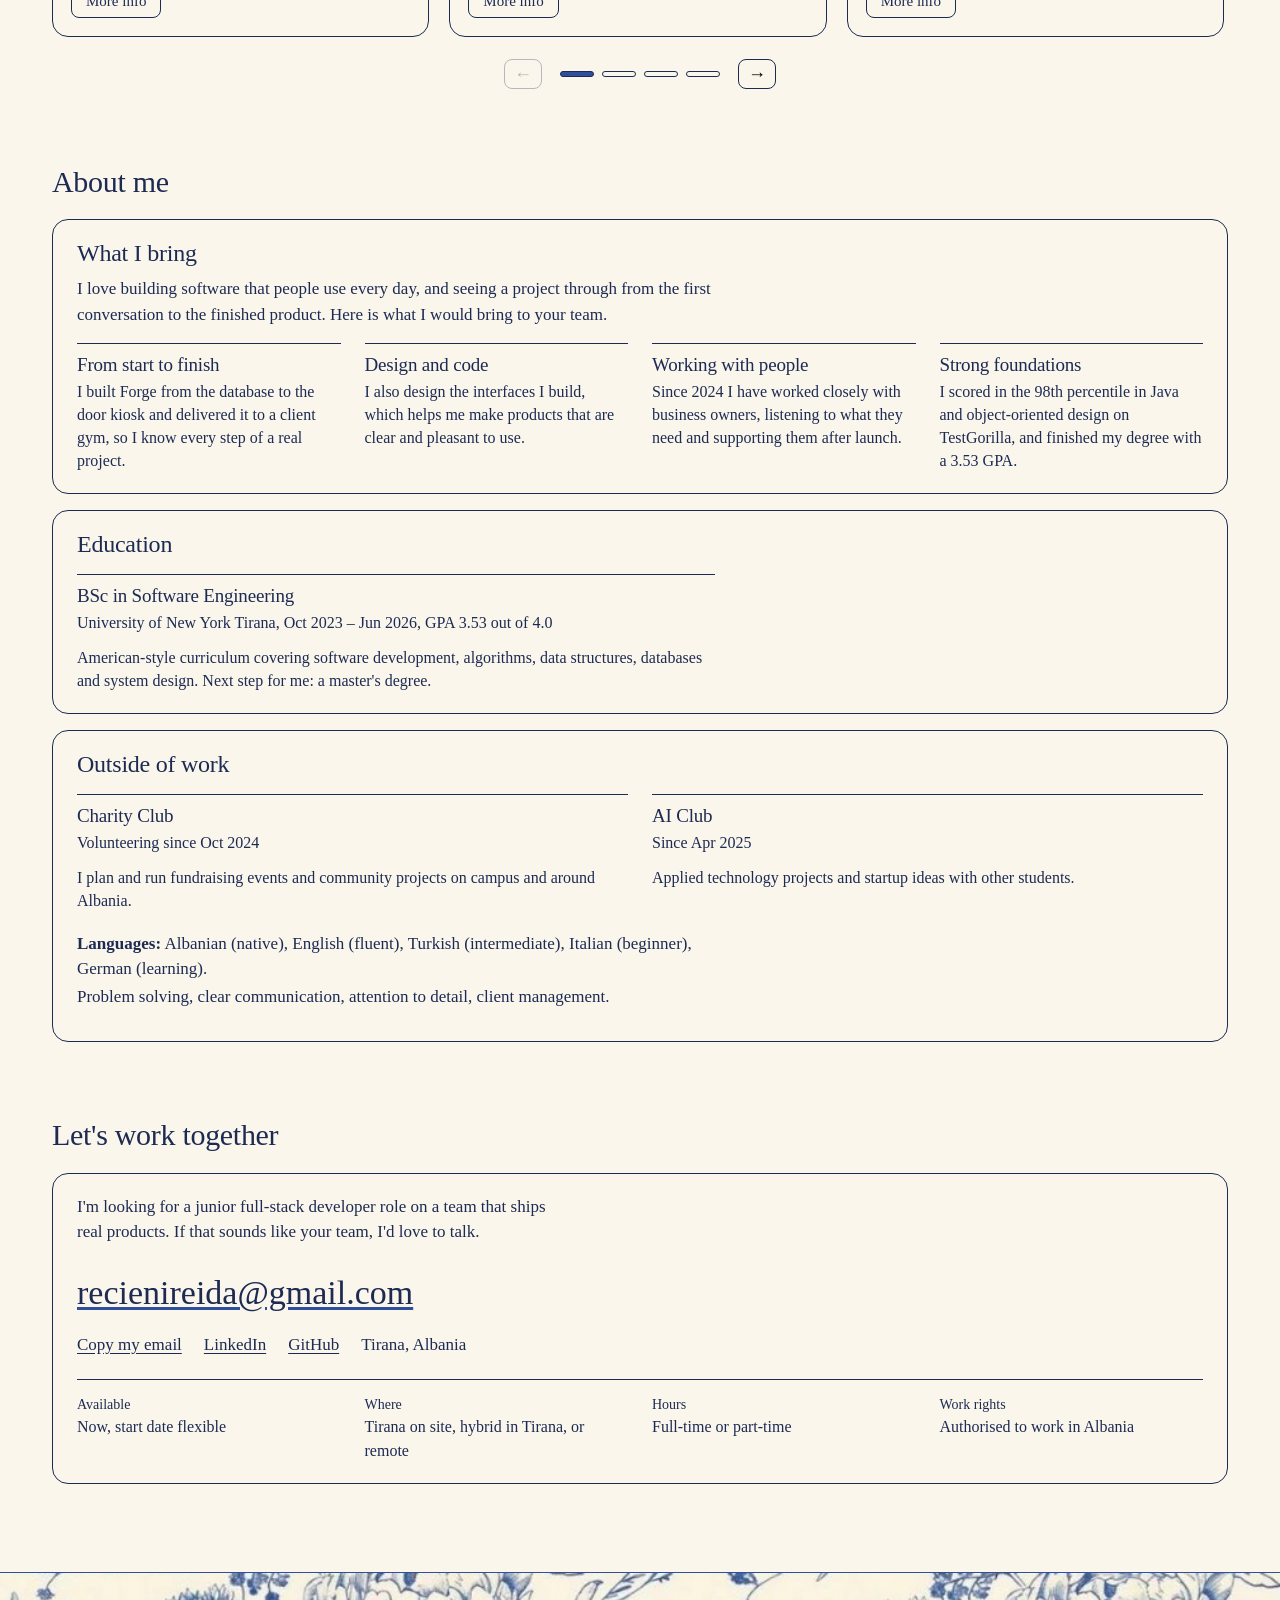
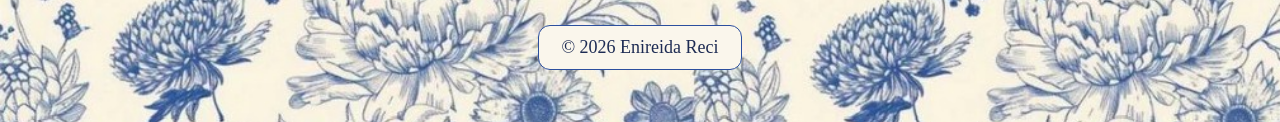
==== commit 87c93456: "Add the Skinora brand to the design page, Design in the menu, static menu" ====
--- a/index.html
+++ b/index.html
@@ -203,6 +203,9 @@
 .langs{margin-top:18px}
 @media (max-width:640px){.note-grid.two{grid-template-columns:1fr}}
 
+/* the menu stays at the top of the page and does not follow the scroll */
+.bar-wrap{position:relative;z-index:20}
+
 /* no italic anywhere */
 *{font-style:normal!important}
 
@@ -215,6 +218,7 @@
     <a href="#top">Home</a>
     <a href="#experience">Experience</a>
     <a href="#projects">Projects</a>
+    <a href="design.html">Design</a>
     <a href="#about">About</a>
     <a href="#contact">Contact</a>
   </nav>
